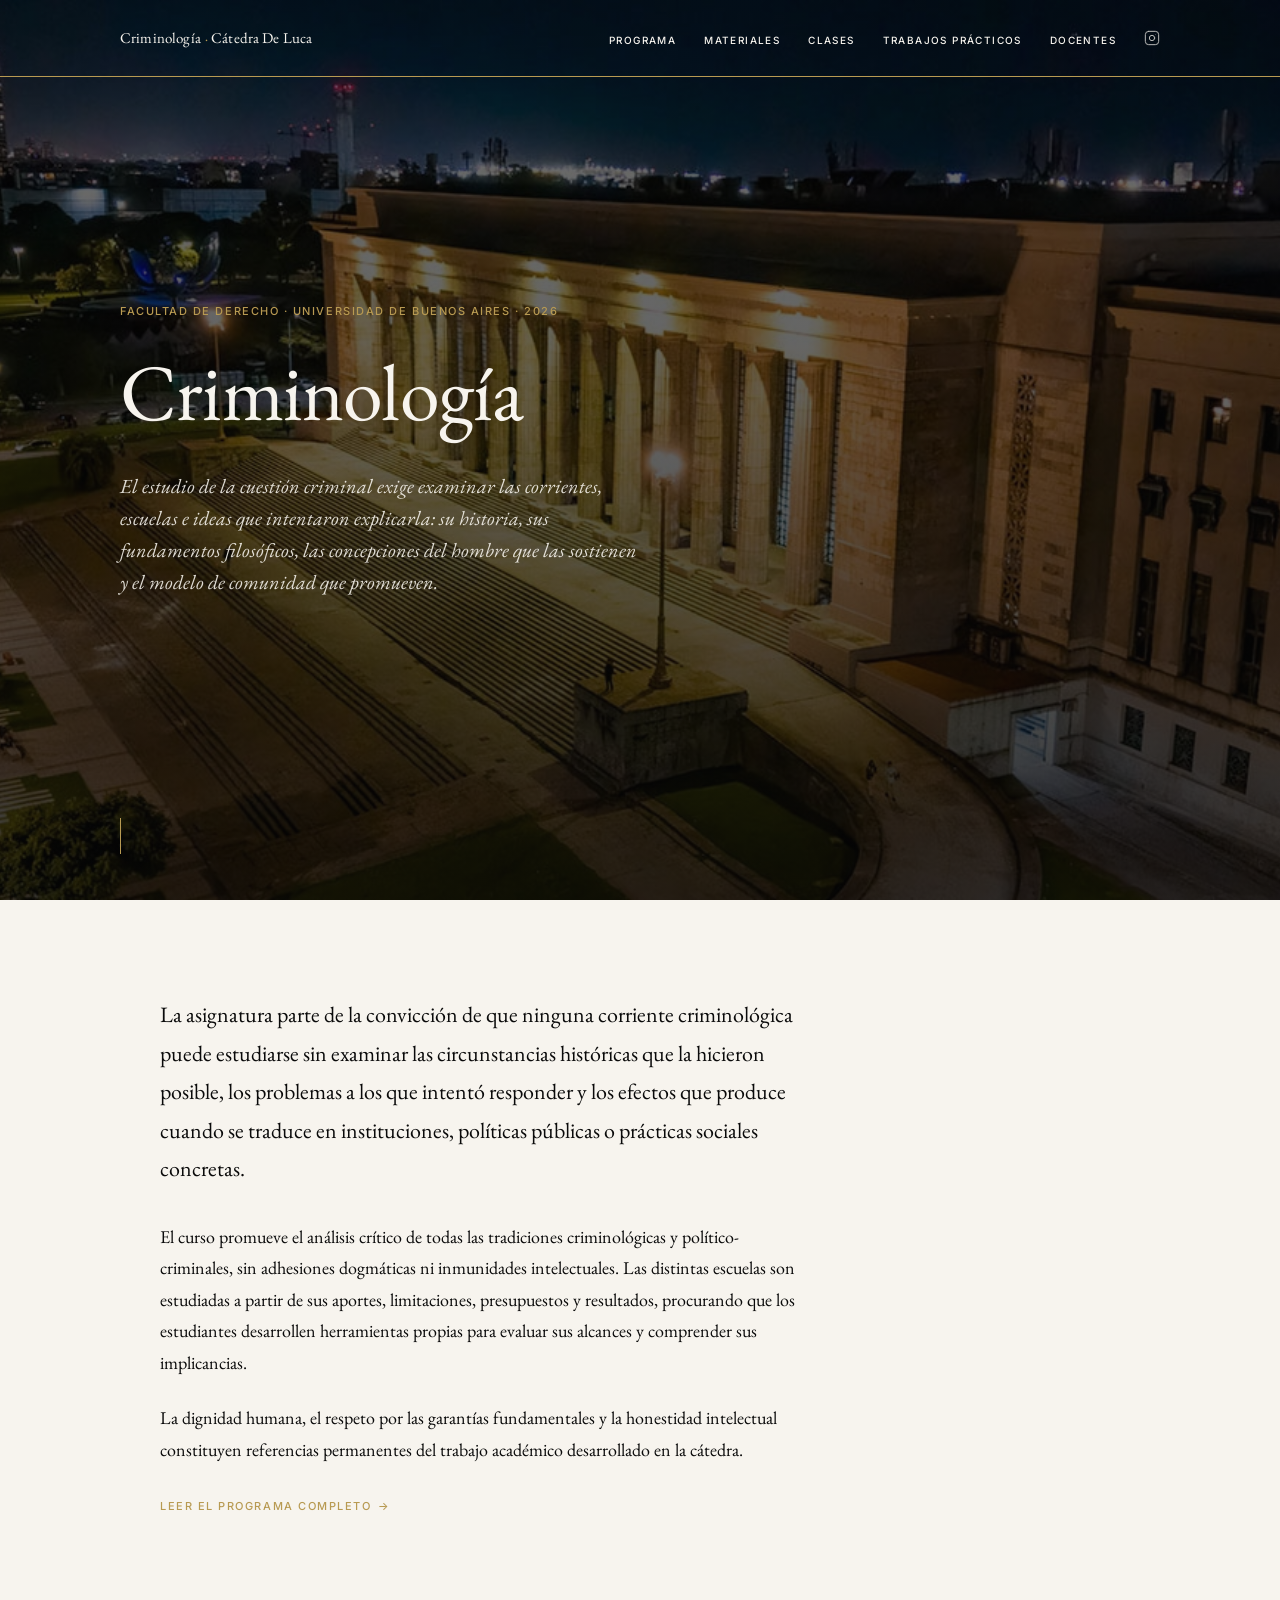
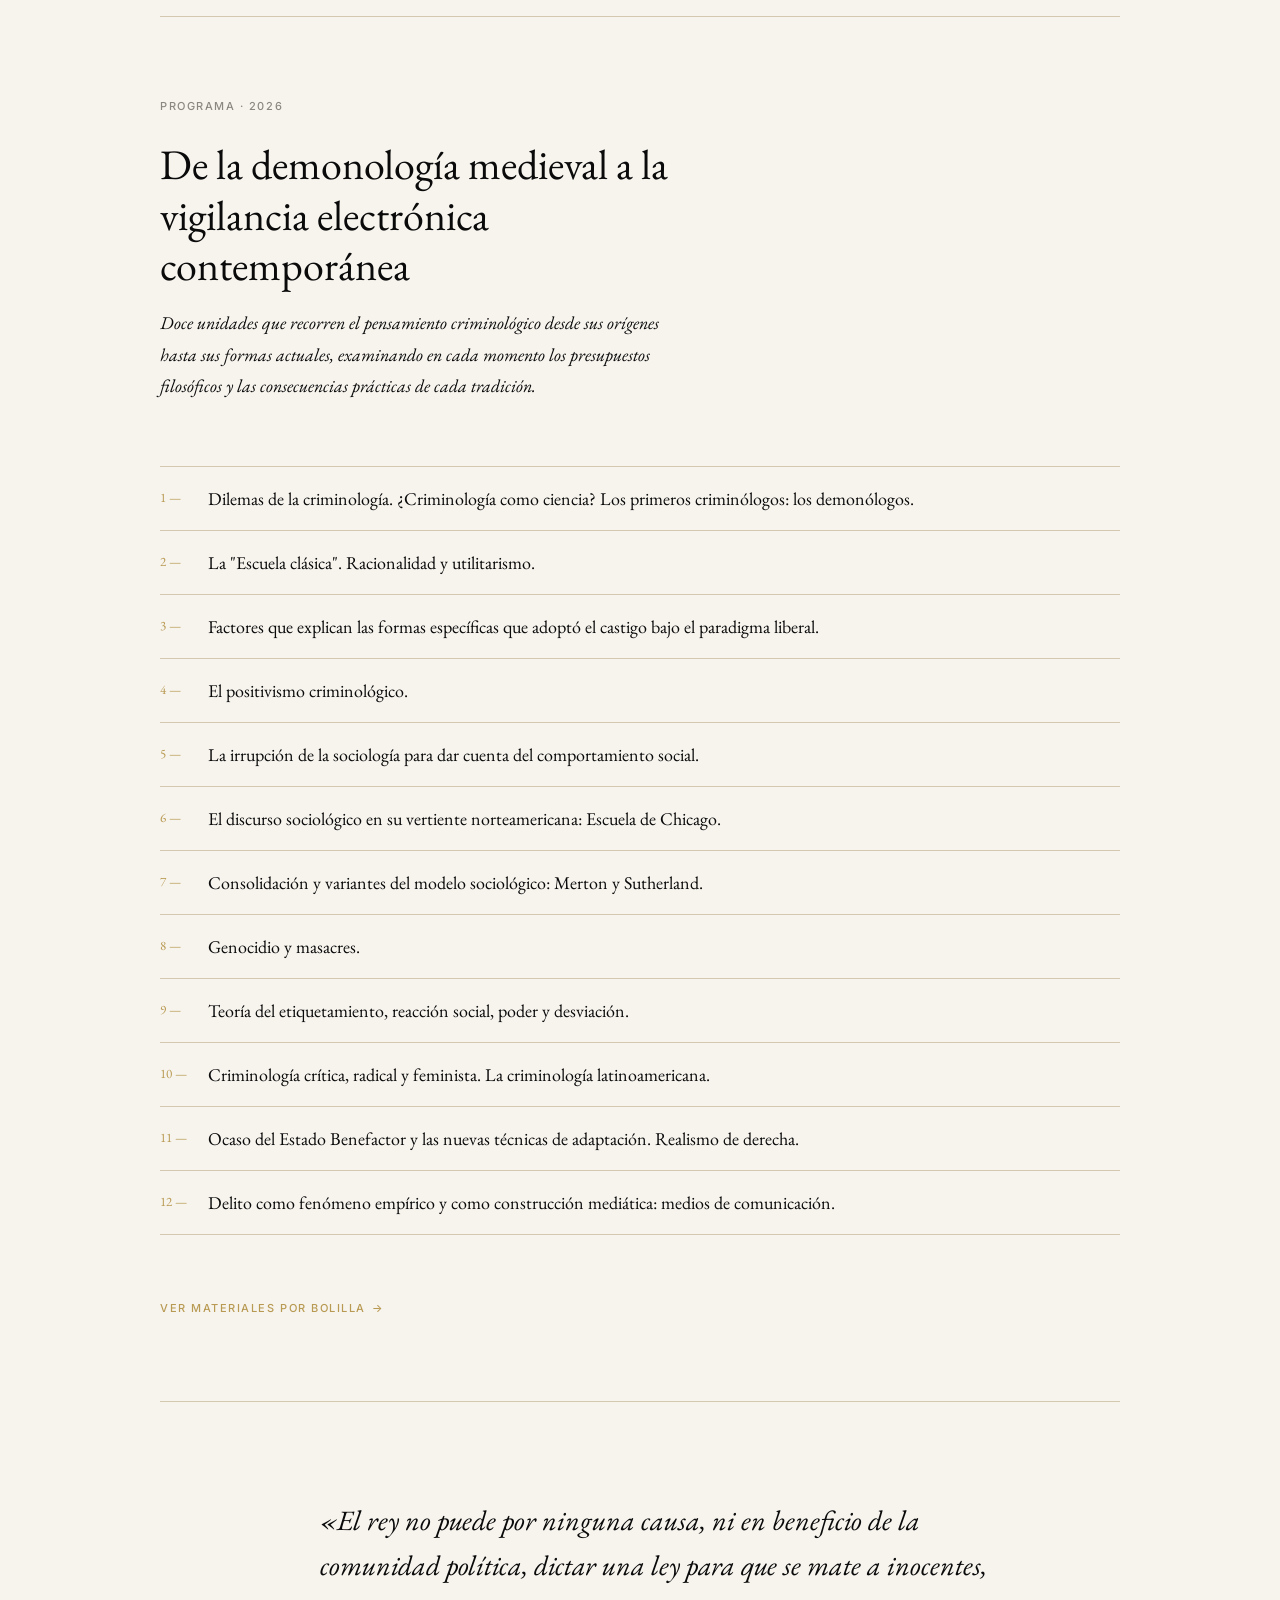
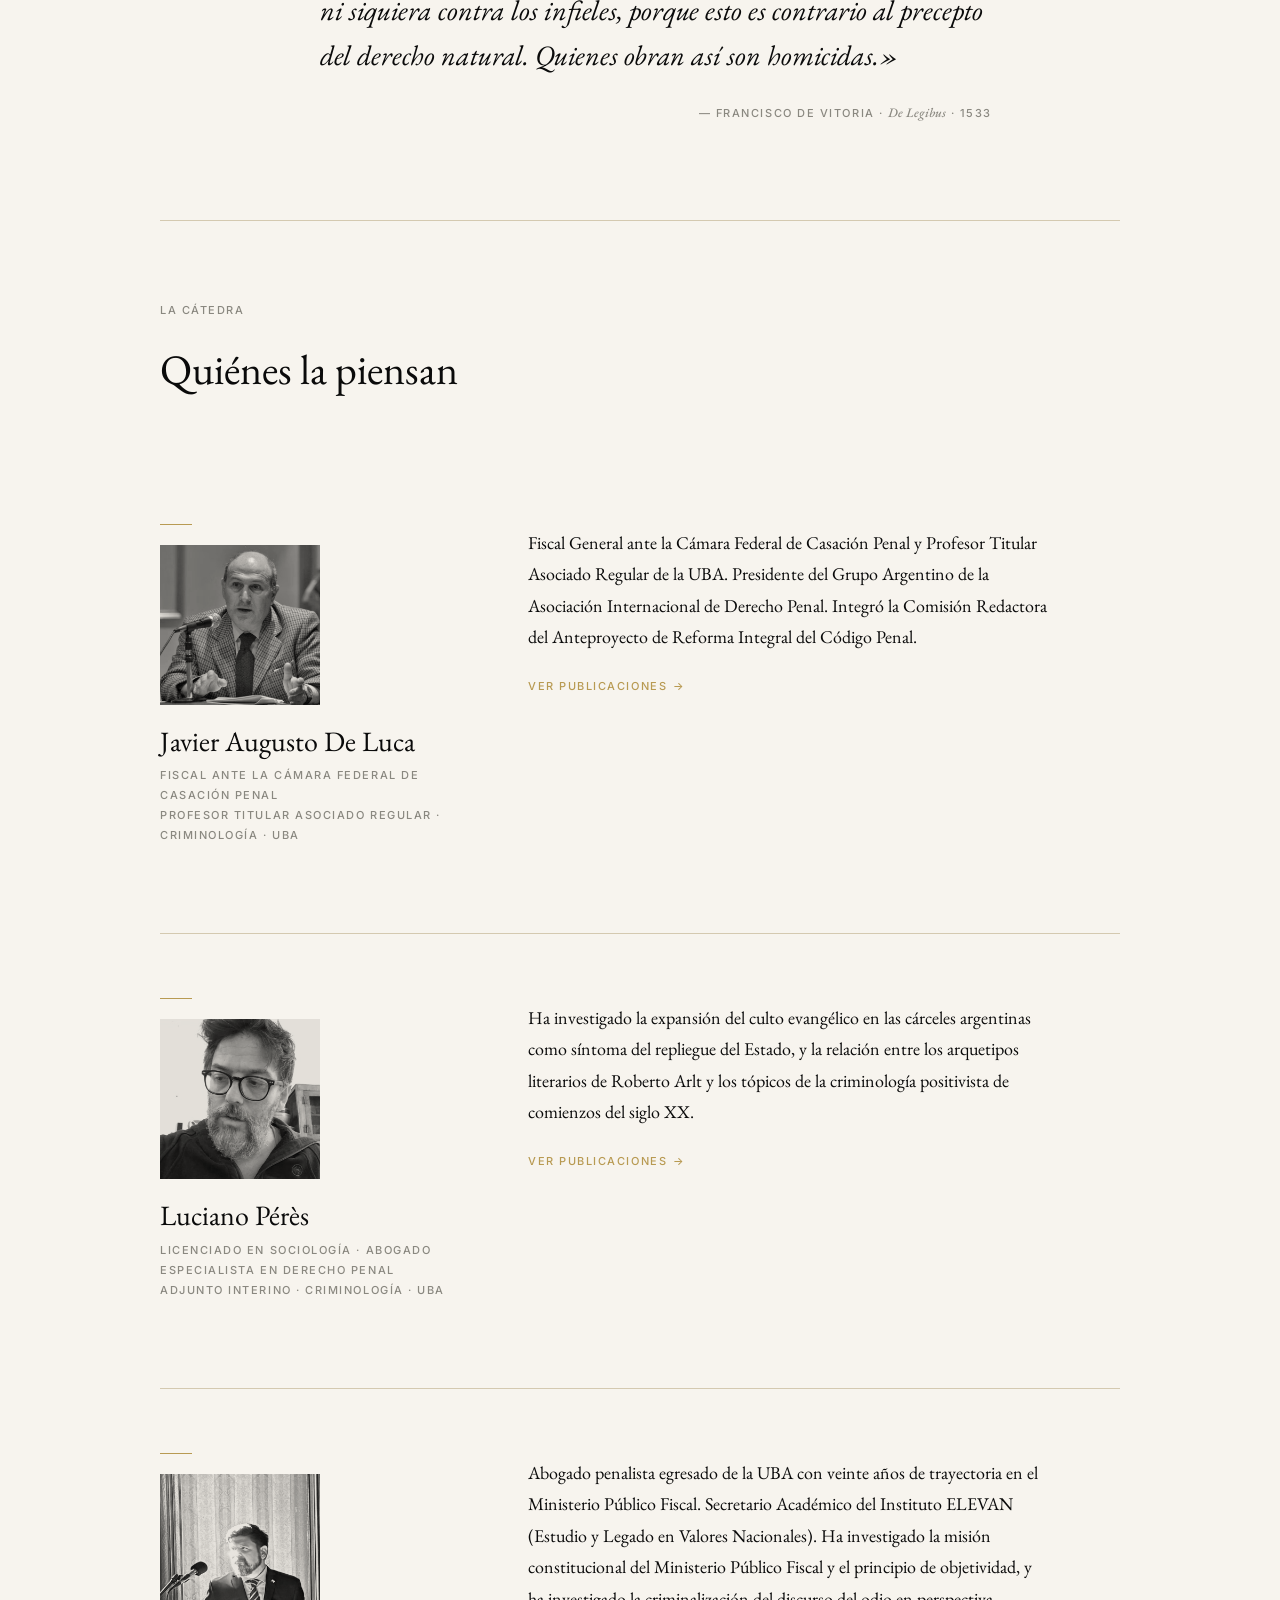
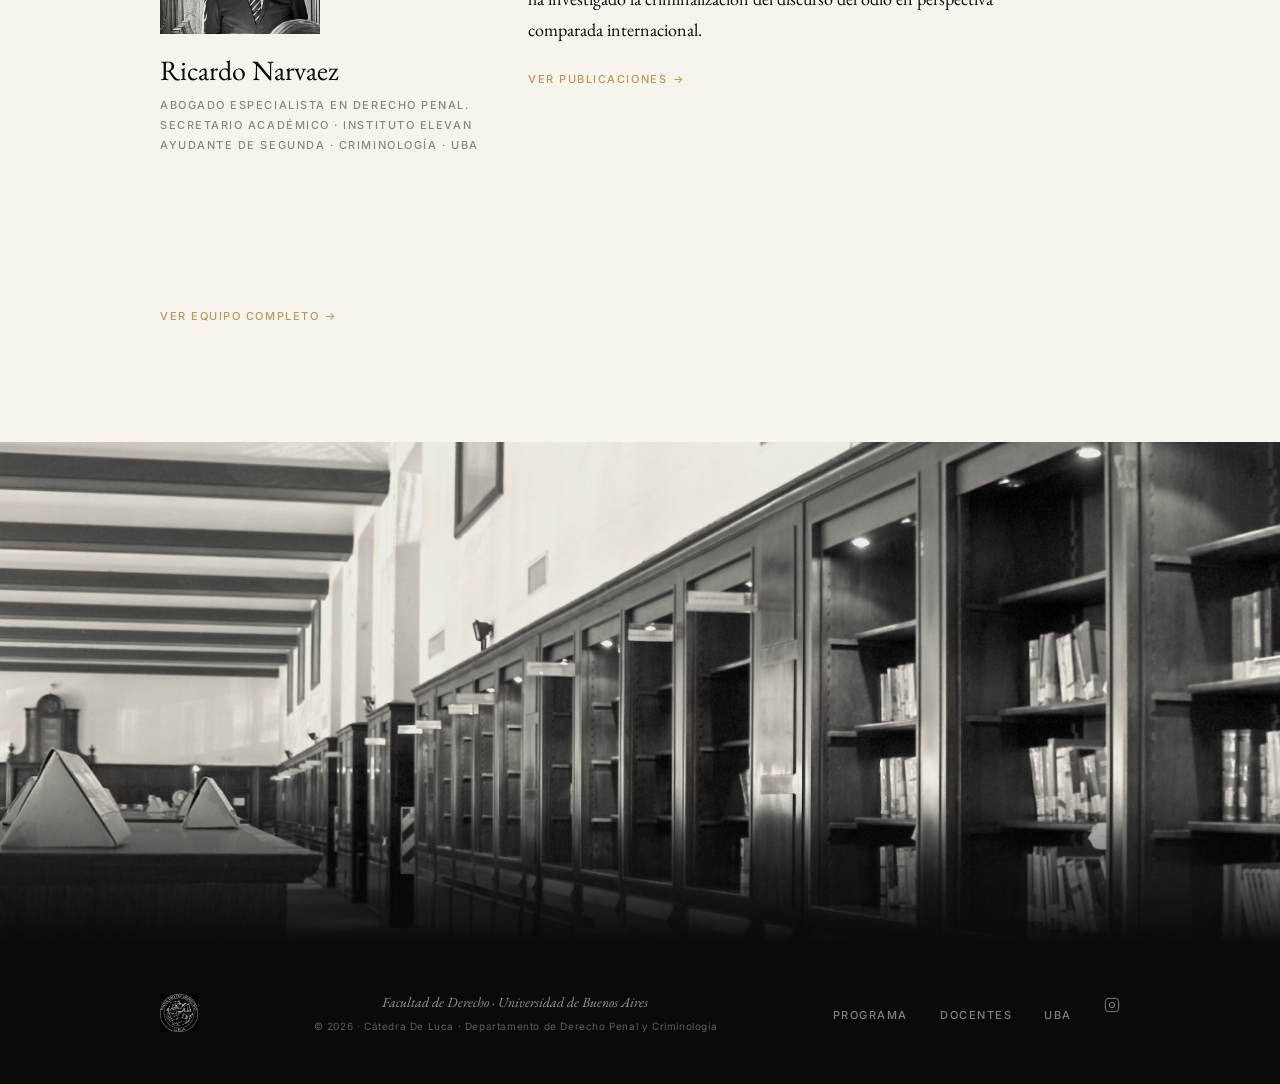
==== index.html @ 49d44f0e "SEO: favicon agregado y declarado en todos los HTML" ====
<!DOCTYPE html>
<html lang="es-AR">
<head>
  <meta charset="UTF-8">
  <meta name="viewport" content="width=device-width, initial-scale=1.0">
  <meta name="description" content="Criminología · Cátedra De Luca · Departamento de Derecho Penal y Criminología · Facultad de Derecho · Universidad de Buenos Aires. Estudio riguroso de las corrientes criminológicas, sus fundamentos filosóficos, contextos históricos e implicancias institucionales.">
  <meta name="author" content="Cátedra De Luca · Departamento de Derecho Penal y Criminología · UBA">
  <meta name="keywords" content="criminología, UBA, Facultad de Derecho, Cátedra De Luca, derecho penal, Buenos Aires, positivismo criminológico, escuela clásica">
  <meta name="robots" content="index, follow">
  <link rel="canonical" href="https://ricardodeckard.github.io/criminologia/">

  <meta property="og:title" content="Criminología · Cátedra De Luca · UBA">
  <meta property="og:description" content="Estudio riguroso de las corrientes criminológicas, sus fundamentos filosóficos, contextos históricos e implicancias institucionales. Facultad de Derecho, Universidad de Buenos Aires.">
  <meta property="og:type" content="website">
  <meta property="og:url" content="https://ricardodeckard.github.io/criminologia/">
  <meta property="og:image" content="https://ricardodeckard.github.io/criminologia/img/og/og-image.jpg">
  <meta property="og:locale" content="es_AR">
  <meta property="og:site_name" content="Criminología · Cátedra De Luca · UBA">

  <meta name="twitter:card" content="summary_large_image">
  <meta name="twitter:title" content="Criminología · Cátedra De Luca · UBA">
  <meta name="twitter:description" content="Estudio riguroso de las corrientes criminológicas. Facultad de Derecho, Universidad de Buenos Aires.">
  <meta name="twitter:image" content="https://ricardodeckard.github.io/criminologia/img/og/og-image.jpg">

  <title>Criminología · Cátedra De Luca · Facultad de Derecho UBA</title>

  <link rel="preconnect" href="https://fonts.googleapis.com">
  <link rel="preconnect" href="https://fonts.gstatic.com" crossorigin>
  <link href="https://fonts.googleapis.com/css2?family=EB+Garamond:ital,wght@0,400;0,500;1,400;1,500&family=Inter:wght@300;400;500&display=swap" rel="stylesheet">

  <link rel="icon" href="favicon-96x96.png" type="image/png">
  <link rel="stylesheet" href="css/main.css">
  <link rel="stylesheet" href="css/pages/home.css">

  <script type="application/ld+json">
  {
    "@context": "https://schema.org",
    "@type": "Course",
    "name": "Criminología",
    "description": "Estudio riguroso de las principales corrientes criminológicas, sus fundamentos filosóficos, contextos históricos, presupuestos antropológicos e implicancias institucionales.",
    "provider": {
      "@type": "EducationalOrganization",
      "name": "Facultad de Derecho, Universidad de Buenos Aires",
      "url": "https://www.derecho.uba.ar"
    },
    "instructor": [
      {
        "@type": "Person",
        "name": "Javier Augusto De Luca",
        "jobTitle": "Fiscal ante la Cámara Federal de Casación Penal · Profesor Titular Regular"
      },
      {
        "@type": "Person",
        "name": "Luciano Pérès",
        "jobTitle": "Adjunto Interino · Abogado y Licenciado en Sociología"
      },
      {
        "@type": "Person",
        "name": "Ricardo Narvaez",
        "jobTitle": "Ayudante de Segunda · Abogado Penalista"
      }
    ],
    "inLanguage": "es-AR",
    "educationalLevel": "University",
    "courseCode": "Criminología CPO",
    "hasCourseInstance": {
      "@type": "CourseInstance",
      "courseMode": "onsite",
      "inLanguage": "es-AR",
      "courseSchedule": {
        "@type": "Schedule",
        "repeatFrequency": "P1W",
        "startDate": "2026-03-01"
      }
    }
  }
  </script>
</head>

<body class="page-home nav-light">

  <nav class="nav-global" id="nav-global" aria-label="Navegación principal">
    <div class="nav-inner">
      <a href="index.html" class="nav-brand">
        Criminología <span class="nav-brand-sufijo"> <span class="nav-dot" aria-hidden="true">·</span> Cátedra De Luca</span>
      </a>
      <ul class="nav-links" role="list">
        <li><a href="programa.html">Programa</a></li>
        <li><a href="materiales.html">Materiales</a></li>
        <li><a href="clases.html">Clases</a></li>
        <li><a href="trabajos-practicos.html">Trabajos Prácticos</a></li>
        <li><a href="docentes.html">Docentes</a></li>
        <li class="nav-social">
          <a href="https://www.instagram.com/criminologia_peres_deluca/" target="_blank" rel="noopener noreferrer" aria-label="Instagram de la cátedra">
            <svg class="nav-ig-icon" xmlns="http://www.w3.org/2000/svg" viewBox="0 0 24 24" fill="none" stroke="currentColor" stroke-width="1.5" stroke-linecap="round" stroke-linejoin="round" aria-hidden="true">
              <rect x="2" y="2" width="20" height="20" rx="5" ry="5"/>
              <circle cx="12" cy="12" r="4"/>
              <circle cx="17.5" cy="6.5" r="0.5" fill="currentColor" stroke="none"/>
            </svg>
          </a>
        </li>
      </ul>
      <button class="nav-menu-toggle" id="nav-menu-toggle" aria-expanded="false" aria-label="Abrir menú de navegación">
        <svg width="22" height="16" viewBox="0 0 22 16" fill="none" xmlns="http://www.w3.org/2000/svg" aria-hidden="true">
          <line x1="0" y1="1" x2="22" y2="1" stroke="currentColor" stroke-width="1.5"/>
          <line x1="0" y1="8" x2="22" y2="8" stroke="currentColor" stroke-width="1.5"/>
          <line x1="0" y1="15" x2="22" y2="15" stroke="currentColor" stroke-width="1.5"/>
        </svg>
      </button>
    </div>
    <div class="nav-line" aria-hidden="true"></div>
  </nav>

  <div class="nav-mobile-overlay" id="nav-mobile-overlay" aria-hidden="true">
    <div class="nav-mobile-inner">
      <button class="nav-mobile-close" id="nav-mobile-close" aria-label="Cerrar menú">
        <span aria-hidden="true">—</span>
      </button>
      <ul class="nav-mobile-links" role="list">
        <li><a href="programa.html">Programa</a></li>
        <li><a href="materiales.html">Materiales</a></li>
        <li><a href="clases.html">Clases</a></li>
        <li><a href="trabajos-practicos.html">Trabajos Prácticos</a></li>
        <li><a href="docentes.html">Docentes</a></li>
        <li>
          <a href="https://www.instagram.com/criminologia_peres_deluca/" target="_blank" rel="noopener noreferrer" aria-label="Instagram de la cátedra" style="display:flex;align-items:center;gap:10px;">
            <svg xmlns="http://www.w3.org/2000/svg" viewBox="0 0 24 24" fill="none" stroke="currentColor" stroke-width="1.5" stroke-linecap="round" stroke-linejoin="round" style="width:28px;height:28px;" aria-hidden="true">
              <rect x="2" y="2" width="20" height="20" rx="5" ry="5"/>
              <circle cx="12" cy="12" r="4"/>
              <circle cx="17.5" cy="6.5" r="0.5" fill="currentColor" stroke="none"/>
            </svg>
            Instagram
          </a>
        </li>
      </ul>
    </div>
  </div>

  <main id="main-content">

    <!-- HERO — Facultad de Derecho UBA, exterior nocturno -->
    <section class="hero" id="hero" aria-label="Presentación de la materia">
      <div class="hero-bg" aria-hidden="true">
        <img
          src="img/editorial/facultad-exterior.jpg"
          alt="Exterior nocturno de la Facultad de Derecho de la Universidad de Buenos Aires, con su fachada monumental iluminada"
          width="1500"
          height="610"
          fetchpriority="high">
        <div class="hero-overlay" aria-hidden="true"></div>
      </div>

      <div class="hero-content">
        <span class="hero-label system-label" aria-label="Facultad de Derecho, Universidad de Buenos Aires, 2026">
          Facultad de Derecho · Universidad de Buenos Aires · 2026
        </span>
        <h1 class="hero-title">Criminología</h1>
        <p class="hero-subtitle">
          El estudio de la cuestión criminal exige examinar las corrientes, escuelas e ideas que intentaron explicarla: su historia, sus fundamentos filosóficos, las concepciones del hombre que las sostienen y el modelo de comunidad que promueven.
        </p>
      </div>

      <div class="hero-scroll-indicator" aria-hidden="true">
        <span class="hero-scroll-line"></span>
      </div>

    </section>

    <!-- PRESENTACIÓN -->
    <section class="section-presentacion" aria-labelledby="presentacion-heading">
      <div class="content-area">
        <div class="presentacion-text">
          <h2 class="sr-only" id="presentacion-heading">Sobre la materia</h2>
          <p class="presentacion-lead">
            La asignatura parte de la convicción de que ninguna corriente criminológica puede estudiarse sin examinar las circunstancias históricas que la hicieron posible, los problemas a los que intentó responder y los efectos que produce cuando se traduce en instituciones, políticas públicas o prácticas sociales concretas.
          </p>
          <p class="presentacion-body">
            El curso promueve el análisis crítico de todas las tradiciones criminológicas y político-criminales, sin adhesiones dogmáticas ni inmunidades intelectuales. Las distintas escuelas son estudiadas a partir de sus aportes, limitaciones, presupuestos y resultados, procurando que los estudiantes desarrollen herramientas propias para evaluar sus alcances y comprender sus implicancias.
          </p>
          <p class="presentacion-body">
            La dignidad humana, el respeto por las garantías fundamentales y la honestidad intelectual constituyen referencias permanentes del trabajo académico desarrollado en la cátedra.
          </p>
          <a href="programa.html" class="text-link" aria-label="Leer el programa completo de la materia">
            Leer el programa completo <span aria-hidden="true">→</span>
          </a>
        </div>
      </div>
    </section>

    <div class="section-divider" aria-hidden="true"></div>

    <!-- PROGRAMA -->
    <section class="section-programa" aria-labelledby="programa-heading">
      <div class="content-area">
        <span class="system-label section-label-top">Programa · 2026</span>
        <h2 class="section-title" id="programa-heading">
          De la demonología medieval a la vigilancia electrónica contemporánea
        </h2>
        <p class="section-subtitle">
          Doce unidades que recorren el pensamiento criminológico desde sus orígenes hasta sus formas actuales, examinando en cada momento los presupuestos filosóficos y las consecuencias prácticas de cada tradición.
        </p>

        <ol class="bolillas-list" aria-label="Programa de la materia, doce bolillas">
          <li class="bolilla-entry">
            <a href="materiales.html#bolilla-1" class="bolilla-link">
              <span class="bolilla-num" aria-label="Bolilla 1">1 —</span>
              <span class="bolilla-title-text">Dilemas de la criminología. ¿Criminología como ciencia? Los primeros criminólogos: los demonólogos.</span>
            </a>
          </li>
          <li class="bolilla-entry">
            <a href="materiales.html#bolilla-2" class="bolilla-link">
              <span class="bolilla-num" aria-label="Bolilla 2">2 —</span>
              <span class="bolilla-title-text">La "Escuela clásica". Racionalidad y utilitarismo.</span>
            </a>
          </li>
          <li class="bolilla-entry">
            <a href="materiales.html#bolilla-3" class="bolilla-link">
              <span class="bolilla-num" aria-label="Bolilla 3">3 —</span>
              <span class="bolilla-title-text">Factores que explican las formas específicas que adoptó el castigo bajo el paradigma liberal.</span>
            </a>
          </li>
          <li class="bolilla-entry">
            <a href="materiales.html#bolilla-4" class="bolilla-link">
              <span class="bolilla-num" aria-label="Bolilla 4">4 —</span>
              <span class="bolilla-title-text">El positivismo criminológico.</span>
            </a>
          </li>
          <li class="bolilla-entry">
            <a href="materiales.html#bolilla-5" class="bolilla-link">
              <span class="bolilla-num" aria-label="Bolilla 5">5 —</span>
              <span class="bolilla-title-text">La irrupción de la sociología para dar cuenta del comportamiento social.</span>
            </a>
          </li>
          <li class="bolilla-entry">
            <a href="materiales.html#bolilla-6" class="bolilla-link">
              <span class="bolilla-num" aria-label="Bolilla 6">6 —</span>
              <span class="bolilla-title-text">El discurso sociológico en su vertiente norteamericana: Escuela de Chicago.</span>
            </a>
          </li>
          <li class="bolilla-entry">
            <a href="materiales.html#bolilla-7" class="bolilla-link">
              <span class="bolilla-num" aria-label="Bolilla 7">7 —</span>
              <span class="bolilla-title-text">Consolidación y variantes del modelo sociológico: Merton y Sutherland.</span>
            </a>
          </li>
          <li class="bolilla-entry">
            <a href="materiales.html#bolilla-8" class="bolilla-link">
              <span class="bolilla-num" aria-label="Bolilla 8">8 —</span>
              <span class="bolilla-title-text">Genocidio y masacres.</span>
            </a>
          </li>
          <li class="bolilla-entry">
            <a href="materiales.html#bolilla-9" class="bolilla-link">
              <span class="bolilla-num" aria-label="Bolilla 9">9 —</span>
              <span class="bolilla-title-text">Teoría del etiquetamiento, reacción social, poder y desviación.</span>
            </a>
          </li>
          <li class="bolilla-entry">
            <a href="materiales.html#bolilla-10" class="bolilla-link">
              <span class="bolilla-num" aria-label="Bolilla 10">10 —</span>
              <span class="bolilla-title-text">Criminología crítica, radical y feminista. La criminología latinoamericana.</span>
            </a>
          </li>
          <li class="bolilla-entry">
            <a href="materiales.html#bolilla-11" class="bolilla-link">
              <span class="bolilla-num" aria-label="Bolilla 11">11 —</span>
              <span class="bolilla-title-text">Ocaso del Estado Benefactor y las nuevas técnicas de adaptación. Realismo de derecha.</span>
            </a>
          </li>
          <li class="bolilla-entry">
            <a href="materiales.html#bolilla-12" class="bolilla-link">
              <span class="bolilla-num" aria-label="Bolilla 12">12 —</span>
              <span class="bolilla-title-text">Delito como fenómeno empírico y como construcción mediática: medios de comunicación.</span>
            </a>
          </li>
        </ol>

        <a href="materiales.html" class="text-link" aria-label="Ver materiales organizados por bolilla">
          Ver materiales por bolilla <span aria-hidden="true">→</span>
        </a>
      </div>
    </section>

    <div class="section-divider" aria-hidden="true"></div>

    <!-- CITA EDITORIAL -->
    <section class="section-cita" aria-label="Cita destacada de la bibliografía">
      <div class="content-area">
        <blockquote class="cita-bloque">
          <p class="cita-texto">
            &#171;El rey no puede por ninguna causa, ni en beneficio de la comunidad política, dictar una ley para que se mate a inocentes, ni siquiera contra los infieles, porque esto es contrario al precepto del derecho natural. Quienes obran así son homicidas.&#187;
          </p>
          <footer class="cita-atribucion">
            <cite>— Francisco de Vitoria · <em>De Legibus</em> · 1533</cite>
          </footer>
        </blockquote>
      </div>
    </section>

    <div class="section-divider" aria-hidden="true"></div>

    <!-- DOCENTES — layout tipográfico puro, sin fotografías -->
    <section class="section-docentes" aria-labelledby="docentes-heading">
      <div class="content-area">
        <span class="system-label section-label-top">La cátedra</span>
        <h2 class="section-title" id="docentes-heading" style="margin-bottom: var(--space-2xl);">Quiénes la piensan</h2>

        <div class="docentes-lista">

          <article class="docente-entry" id="de-luca" aria-label="Javier Augusto De Luca">
            <div class="docente-identificacion">
              <div class="docente-foto-wrap"><img src="img/docentes/de-luca.jpg" alt="Javier Augusto De Luca" width="600" height="600" loading="lazy" decoding="async" class="docente-foto"></div>
              <h3 class="docente-nombre">Javier Augusto De Luca</h3>
              <p class="docente-cargo system-label">
                Fiscal ante la Cámara Federal de Casación Penal<br>
                Profesor Titular Asociado Regular · Criminología · UBA
              </p>
            </div>
            <div class="docente-info">
              <p class="docente-descripcion">
                Fiscal General ante la Cámara Federal de Casación Penal y Profesor Titular Asociado Regular de la UBA. Presidente del Grupo Argentino de la Asociación Internacional de Derecho Penal. Integró la Comisión Redactora del Anteproyecto de Reforma Integral del Código Penal.
              </p>
              <a href="docentes.html#de-luca" class="text-link" aria-label="Ver publicaciones de Javier Augusto De Luca">
                Ver publicaciones <span aria-hidden="true">→</span>
              </a>
            </div>
          </article>

          <div class="docente-divider" aria-hidden="true"></div>

          <article class="docente-entry" id="peres" aria-label="Luciano Pérès">
            <div class="docente-identificacion">
              <div class="docente-foto-wrap"><img src="img/docentes/peres.jpg" alt="Luciano Pérès" width="600" height="600" loading="lazy" decoding="async" class="docente-foto"></div>
              <h3 class="docente-nombre">Luciano Pérès</h3>
              <p class="docente-cargo system-label">
                Licenciado en Sociología · Abogado<br>
                Especialista en Derecho Penal<br>
                Adjunto Interino · Criminología · UBA
              </p>
            </div>
            <div class="docente-info">
              <p class="docente-descripcion">
                Ha investigado la expansión del culto evangélico en las cárceles argentinas como síntoma del repliegue del Estado, y la relación entre los arquetipos literarios de Roberto Arlt y los tópicos de la criminología positivista de comienzos del siglo XX.
              </p>
              <a href="docentes.html#peres" class="text-link" aria-label="Ver publicaciones de Luciano Pérès">
                Ver publicaciones <span aria-hidden="true">→</span>
              </a>
            </div>
          </article>

          <div class="docente-divider" aria-hidden="true"></div>

          <article class="docente-entry" id="narvaez" aria-label="Ricardo Narvaez">
            <div class="docente-identificacion">
              <div class="docente-foto-wrap"><img src="img/docentes/narvaez.jpg" alt="Ricardo Narvaez" width="600" height="600" loading="lazy" decoding="async" class="docente-foto"></div>
              <h3 class="docente-nombre">Ricardo Narvaez</h3>
              <p class="docente-cargo system-label">
                Abogado especialista en derecho penal.<br>
                Secretario Académico · Instituto ELEVAN<br>
                Ayudante de Segunda · Criminología · UBA
              </p>
            </div>
            <div class="docente-info">
              <p class="docente-descripcion">
                Abogado penalista egresado de la UBA con veinte años de trayectoria en el Ministerio Público Fiscal. Secretario Académico del Instituto ELEVAN (Estudio y Legado en Valores Nacionales). Ha investigado la misión constitucional del Ministerio Público Fiscal y el principio de objetividad, y ha investigado la criminalización del discurso del odio en perspectiva comparada internacional.
              </p>
              <a href="docentes.html#narvaez" class="text-link" aria-label="Ver publicaciones de Ricardo Narvaez">
                Ver publicaciones <span aria-hidden="true">→</span>
              </a>
            </div>
          </article>

        </div>

        <a href="docentes.html" class="text-link" aria-label="Ver equipo docente completo con publicaciones">
          Ver equipo completo <span aria-hidden="true">→</span>
        </a>
      </div>
    </section>

    <!-- CIERRE — Biblioteca Sala Silenciosa, Facultad de Derecho UBA -->
    <section class="section-cierre" aria-hidden="true">
      <img
        src="img/hero/Sala_Silenciosa_Biblioteca_Facultad_de_Derecho__UBA_.jpg"
        alt="Sala silenciosa de la Biblioteca de la Facultad de Derecho de la UBA"
        width="2592"
        height="1944"
        loading="lazy"
        decoding="async"
        class="cierre-imagen">
    </section>

  </main>

  <footer class="footer-global" role="contentinfo">
    <div class="footer-inner">
      <div class="footer-left">
        <img
          src="img/institucional/logo-footer.png"
          alt="Facultad de Derecho, Universidad de Buenos Aires"
          width="72"
          height="72"
          loading="lazy"
          class="footer-escudo">
      </div>
      <div class="footer-center">
        <p class="footer-institution">
          <em>Facultad de Derecho · Universidad de Buenos Aires</em>
        </p>
        <p class="footer-copyright">
          © 2026 · Cátedra De Luca · Departamento de Derecho Penal y Criminología
        </p>
      </div>
      <nav class="footer-nav" aria-label="Navegación del pie de página">
        <ul role="list">
          <li><a href="programa.html">Programa</a></li>
          <li><a href="docentes.html">Docentes</a></li>
          <li><a href="https://www.derecho.uba.ar" target="_blank" rel="noopener noreferrer">UBA<span class="sr-only"> (se abre en nueva pestaña)</span></a></li>
          <li>
            <a href="https://www.instagram.com/criminologia_peres_deluca/" target="_blank" rel="noopener noreferrer" aria-label="Instagram de la cátedra (se abre en nueva pestaña)" class="footer-ig">
              <svg xmlns="http://www.w3.org/2000/svg" viewBox="0 0 24 24" fill="none" stroke="currentColor" stroke-width="1.5" stroke-linecap="round" stroke-linejoin="round" aria-hidden="true" style="width:16px;height:16px;vertical-align:middle;">
                <rect x="2" y="2" width="20" height="20" rx="5" ry="5"/>
                <circle cx="12" cy="12" r="4"/>
                <circle cx="17.5" cy="6.5" r="0.5" fill="currentColor" stroke="none"/>
              </svg>
            </a>
          </li>
        </ul>
      </nav>
    </div>
  </footer>

  <script src="js/nav.js"></script>
  <script src="js/mobile-menu.js"></script>
  <script src="js/main.js"></script>

</body>
</html>
---- css/main.css ----
/* ============================================================
   MAIN.CSS — Variables globales, reset, estilos base
   Criminología · Cátedra De Luca · UBA
   ============================================================ */

/* ------------------------------------------------------------
   IMPORTACIONES
   ------------------------------------------------------------ */
@import url('typography.css');
@import url('layout.css');
@import url('components.css');

/* ------------------------------------------------------------
   VARIABLES GLOBALES
   ------------------------------------------------------------ */
:root {
  /* Paleta de color */
  --color-papel:        #F7F4EE;
  --color-negro:        #0A0A0A;
  --color-dorado:       #B89A52;
  --color-gris:         #8A8880;
  --color-gris-claro:   #D4C9B0;
  --color-footer:       #0A0A0A;
  --color-footer-texto: #F7F4EE;

  /* Tipografía */
  --font-serif:   'EB Garamond', Georgia, 'Times New Roman', serif;
  --font-sans:    'Inter', -apple-system, BlinkMacSystemFont, sans-serif;

  /* Escala tipográfica */
  --type-display:    5rem;      /* 80px — titular hero */
  --type-h1:         2.625rem;  /* 42px — títulos de sección */
  --type-h2:         1.75rem;   /* 28px — subtítulos, nombres docentes */
  --type-lead:       1.375rem;  /* 22px — párrafo de apertura */
  --type-cita:       1.75rem;   /* 28px — cita editorial */
  --type-body:       1.125rem;  /* 18px — cuerpo de texto */
  --type-body-sm:    1.0625rem; /* 17px — cuerpo secundario */
  --type-label:      0.6875rem; /* 11px — etiquetas de sistema */

  /* Escalas móvil */
  --type-display-mobile:  2.75rem;  /* 44px */
  --type-h1-mobile:       1.75rem;  /* 28px */
  --type-lead-mobile:     1.1875rem;/* 19px */
  --type-cita-mobile:     1.3125rem;/* 21px */
  --type-body-mobile:     1.0625rem;/* 17px */

  /* Espaciado */
  --space-xs:   0.5rem;    /* 8px */
  --space-sm:   1rem;      /* 16px */
  --space-md:   1.5rem;    /* 24px */
  --space-lg:   2rem;      /* 32px */
  --space-xl:   3rem;      /* 48px */
  --space-2xl:  4rem;      /* 64px */
  --space-3xl:  5rem;      /* 80px */
  --space-4xl:  6rem;      /* 96px */

  /* Layout */
  --content-max:    60rem;      /* 960px */
  --content-margin: 7.5rem;     /* 120px lateral desktop */
  --content-pad-mobile: 1.5rem; /* 24px lateral móvil */

  /* Líneas */
  --line-dorado:    1px solid var(--color-dorado);
  --line-gris:      0.5px solid var(--color-gris-claro);
  --line-gris-full: 1px solid var(--color-gris-claro);

  /* Transiciones */
  --transition-fast:   120ms ease;
  --transition-mid:    200ms ease;
  --transition-slow:   300ms ease;

  /* Tracking tipográfico */
  --tracking-label: 0.14em;
  --tracking-wide:  0.18em;

  /* Interlineado */
  --leading-tight:  1.15;
  --leading-normal: 1.5;
  --leading-loose:  1.75;
}

/* ------------------------------------------------------------
   RESET
   ------------------------------------------------------------ */
*,
*::before,
*::after {
  box-sizing: border-box;
  margin: 0;
  padding: 0;
}

html {
  font-size: 16px;
  scroll-behavior: smooth;
  -webkit-text-size-adjust: 100%;
  text-size-adjust: 100%;
}

body {
  background-color: var(--color-papel);
  color: var(--color-negro);
  font-family: var(--font-serif);
  font-size: var(--type-body);
  line-height: var(--leading-loose);
  -webkit-font-smoothing: antialiased;
  -moz-osx-font-smoothing: grayscale;
  overflow-x: hidden;
}

img,
picture,
video {
  display: block;
  max-width: 100%;
}

a {
  color: inherit;
  text-decoration: none;
}

ul,
ol {
  list-style: none;
}

button {
  background: none;
  border: none;
  cursor: pointer;
  font-family: inherit;
}

/* ------------------------------------------------------------
   ACCESIBILIDAD — foco visible
   ------------------------------------------------------------ */
:focus-visible {
  outline: 2px solid var(--color-dorado);
  outline-offset: 3px;
  border-radius: 2px;
}

/* Clase para ocultar visualmente pero mantener accesible */
.sr-only {
  position: absolute;
  width: 1px;
  height: 1px;
  padding: 0;
  margin: -1px;
  overflow: hidden;
  clip: rect(0, 0, 0, 0);
  white-space: nowrap;
  border: 0;
}

/* ------------------------------------------------------------
   REDUCCIÓN DE MOVIMIENTO
   ------------------------------------------------------------ */
@media (prefers-reduced-motion: reduce) {
  *,
  *::before,
  *::after {
    animation-duration: 0.01ms !important;
    animation-iteration-count: 1 !important;
    transition-duration: 0.01ms !important;
    scroll-behavior: auto !important;
  }
}
---- css/pages/home.css ----
/* ============================================================
   HOME.CSS — Estilos específicos de la página de inicio
   Criminología · Cátedra De Luca · UBA
   ============================================================ */

/* ------------------------------------------------------------
   SECCIÓN PRESENTACIÓN
   ------------------------------------------------------------ */
.section-presentacion .content-area {
  position: relative;
}

.presentacion-text {
  max-width: 40rem;
  position: relative;
  z-index: 1;
}

/* ------------------------------------------------------------
   SECCIÓN PROGRAMA — watermark histórico (opcional)
   ------------------------------------------------------------ */
.section-programa .section-title {
  margin-bottom: 0;
}

.section-programa .section-subtitle {
  margin-top: var(--space-sm);
  margin-bottom: 0;
}

/* ------------------------------------------------------------
   SECCIÓN CITA
   ------------------------------------------------------------ */
.section-cita .content-area {
  display: flex;
  justify-content: flex-start;
}

/* ------------------------------------------------------------
   SECCIÓN DOCENTES — tipográfica pura
   ------------------------------------------------------------ */
.docente-info .text-link {
  display: inline-flex;
  margin-top: var(--space-md);
}

/* ------------------------------------------------------------
   SECCIÓN CIERRE — Facultad exterior nocturna
   La imagen tiene mucho contraste propio (negro del cielo,
   luz artificial cálida). La transición hacia el footer
   negro es suave y natural.
   ------------------------------------------------------------ */
.section-cierre {
  position: relative;
}

.section-cierre::after {
  content: '';
  position: absolute;
  bottom: 0;
  left: 0;
  right: 0;
  height: 160px;
  background: linear-gradient(to bottom, transparent, var(--color-footer));
  pointer-events: none;
}

/* ------------------------------------------------------------
   RESPONSIVE — Tablet
   ------------------------------------------------------------ */
@media (min-width: 768px) and (max-width: 1199px) {
  .section-cita .content-area {
    justify-content: flex-start;
  }
}

/* ------------------------------------------------------------
   RESPONSIVE — Móvil
   ------------------------------------------------------------ */
@media (max-width: 767px) {
  .section-cita .content-area {
    justify-content: flex-start;
  }
}
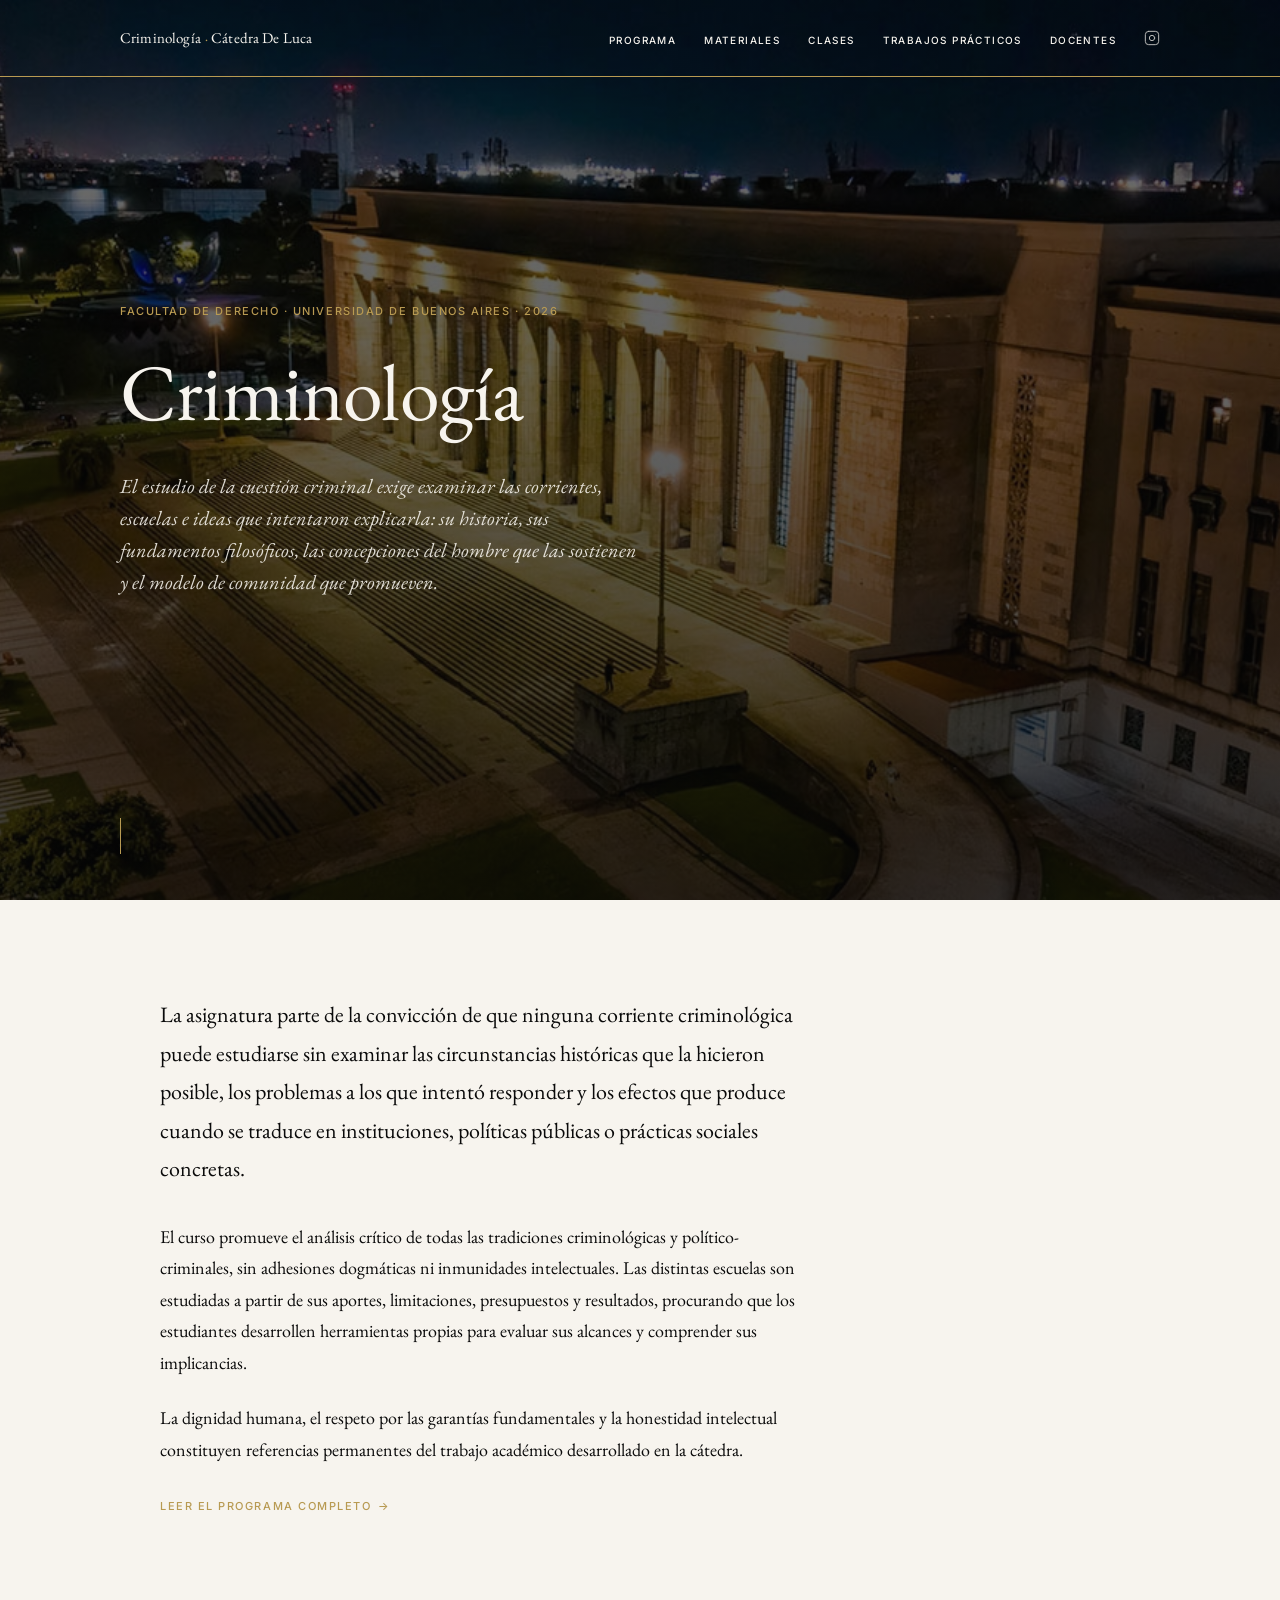
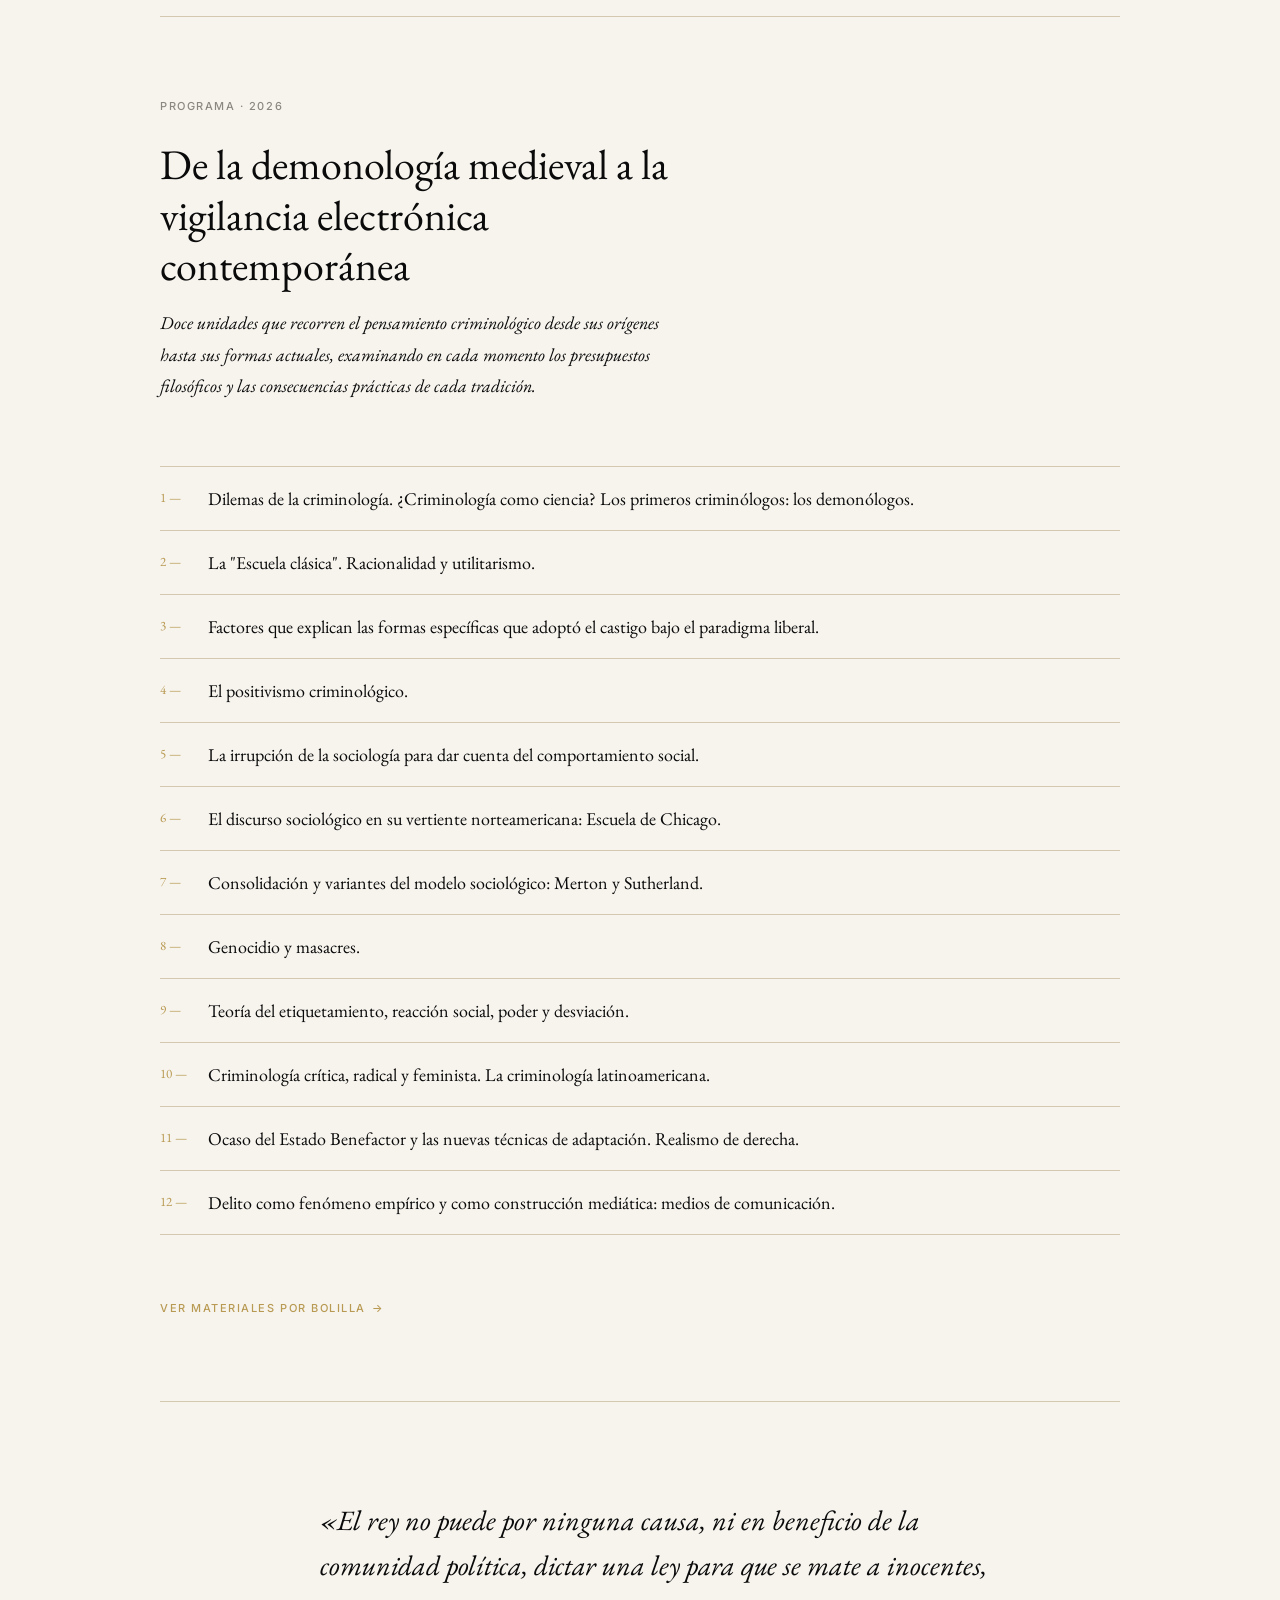
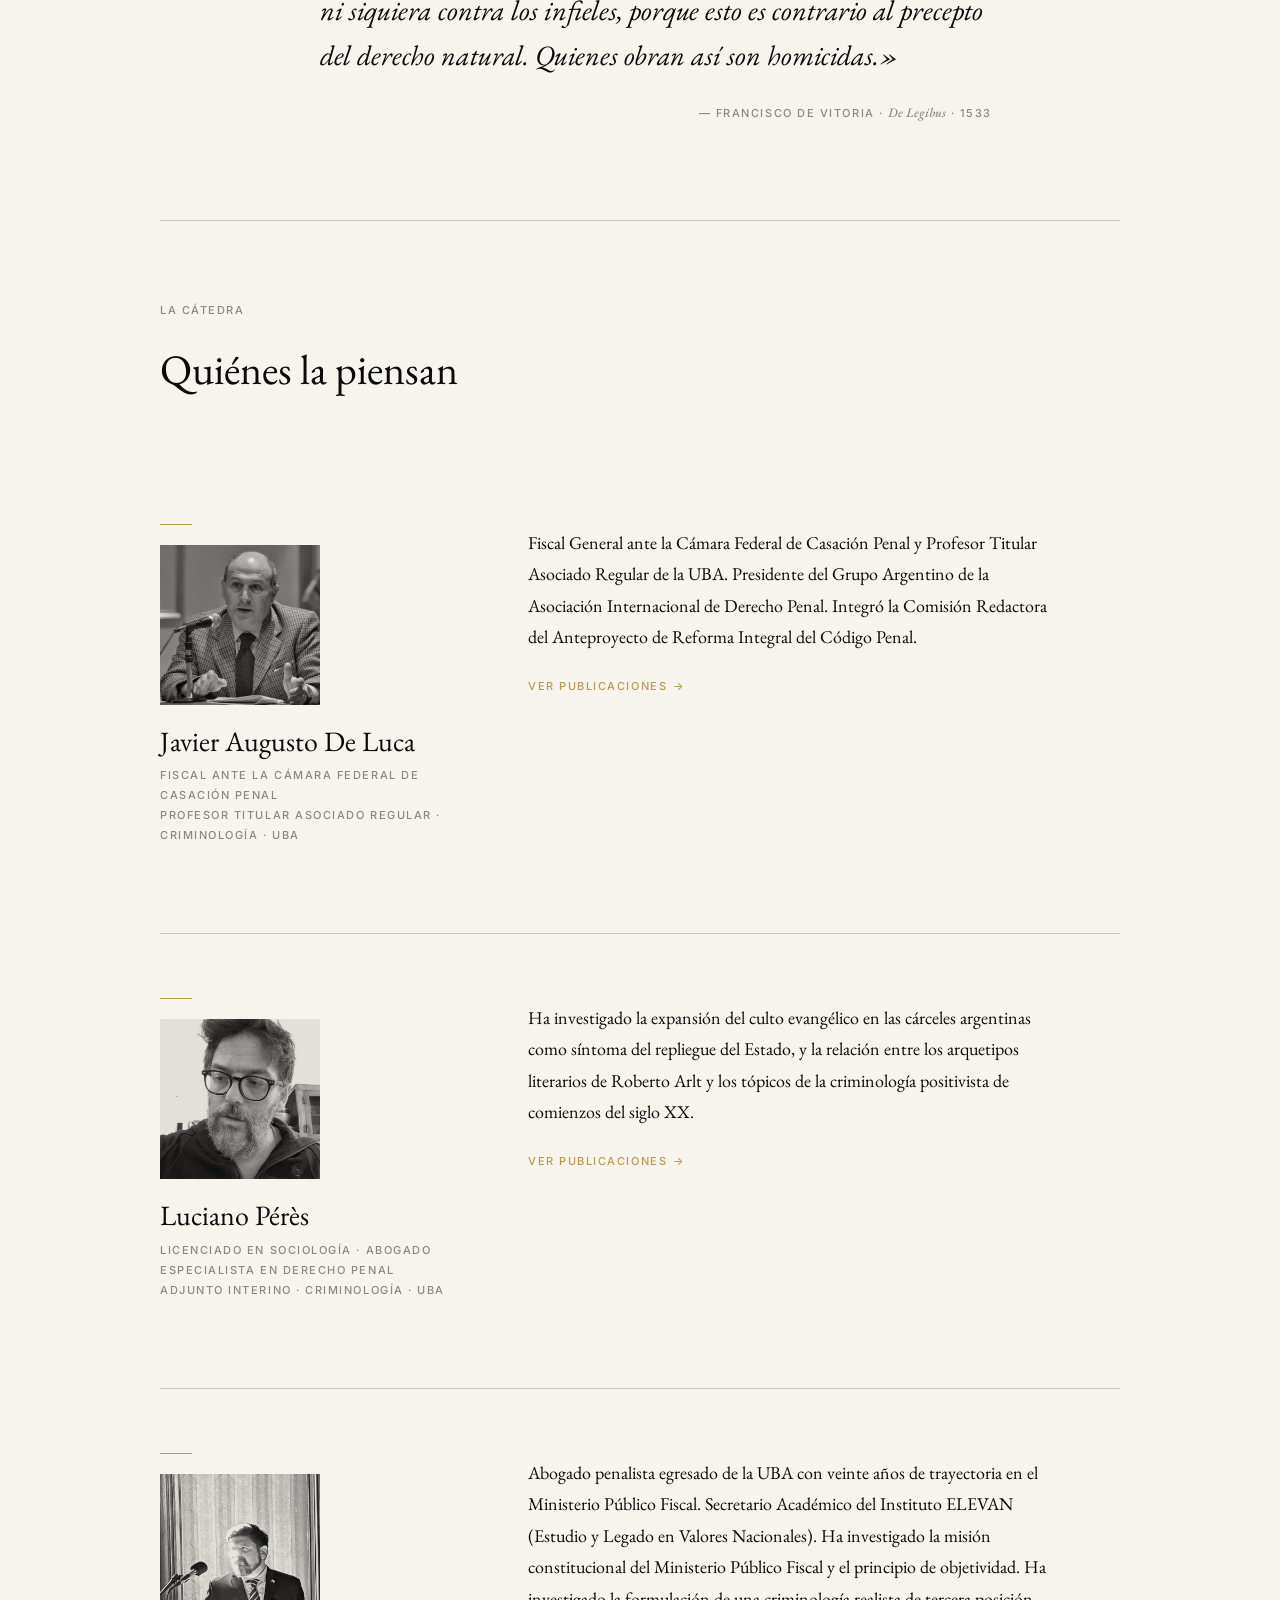
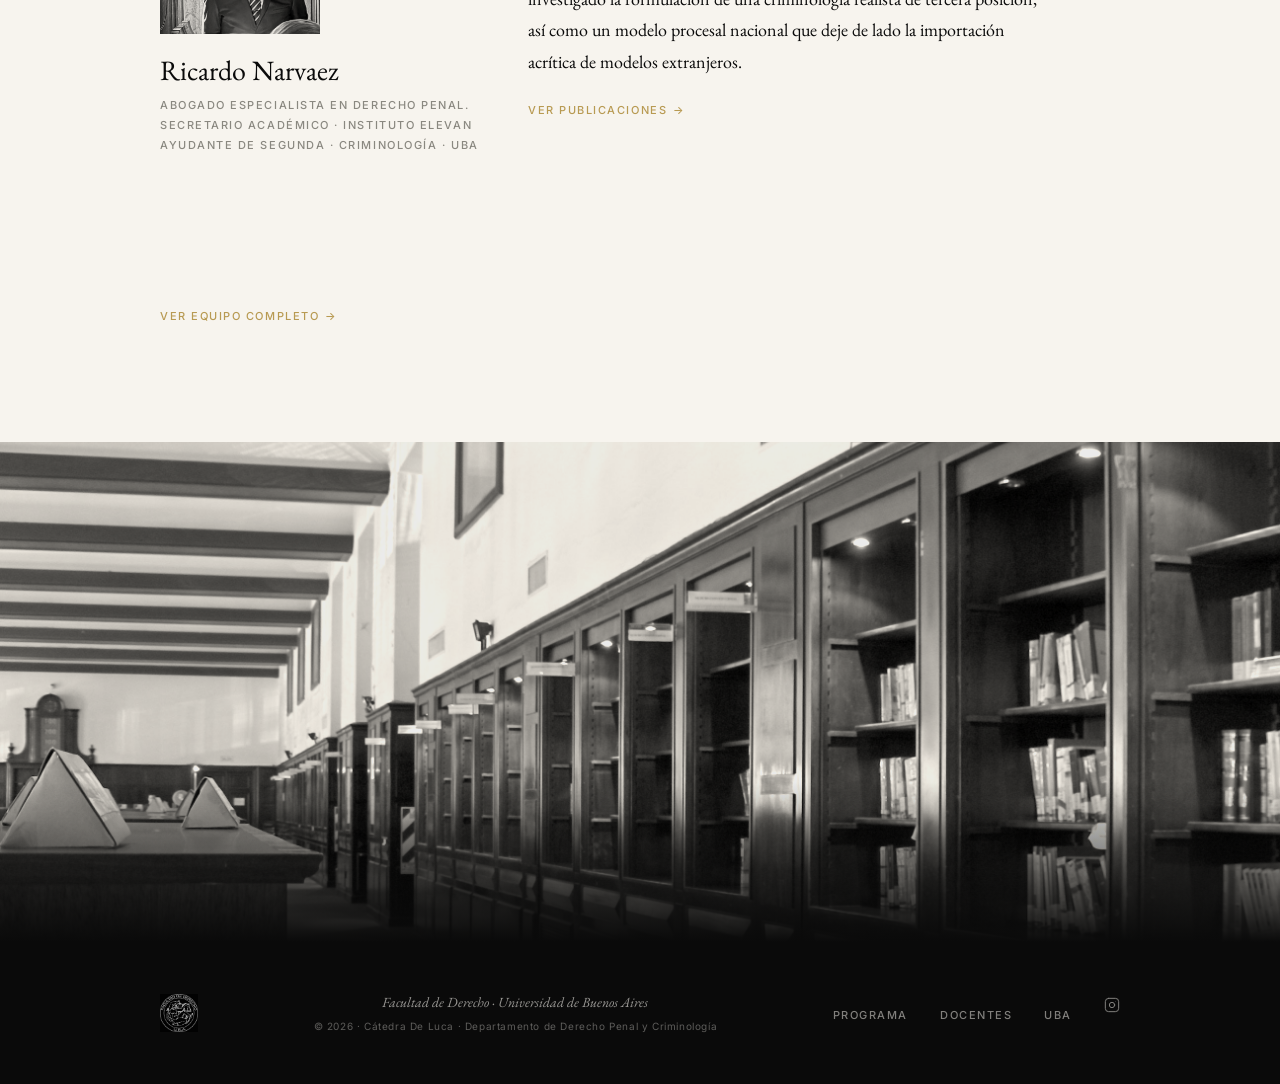
==== commit f5e079ff: "Actualiza resumen de Ricardo Narvaez" ====
--- a/index.html
+++ b/index.html
@@ -2,6 +2,8 @@
 <html lang="es-AR">
 <head>
   <meta charset="UTF-8">
+  <meta name="google-site-verification" content="lO-uR0OCgTcb7pcV2RfBD7C_OBdyZLJMxKoo8gSHPEY">
+  <meta name="msvalidate.01" content="7B313A7035FCFBDD1CD5838D5E5A8DBA" />
   <meta name="viewport" content="width=device-width, initial-scale=1.0">
   <meta name="description" content="Criminología · Cátedra De Luca · Departamento de Derecho Penal y Criminología · Facultad de Derecho · Universidad de Buenos Aires. Estudio riguroso de las corrientes criminológicas, sus fundamentos filosóficos, contextos históricos e implicancias institucionales.">
   <meta name="author" content="Cátedra De Luca · Departamento de Derecho Penal y Criminología · UBA">
@@ -29,6 +31,7 @@
   <link href="https://fonts.googleapis.com/css2?family=EB+Garamond:ital,wght@0,400;0,500;1,400;1,500&family=Inter:wght@300;400;500&display=swap" rel="stylesheet">
 
   <link rel="icon" href="favicon-96x96.png" type="image/png">
+  <link rel="apple-touch-icon" href="apple-touch-icon.png">
   <link rel="stylesheet" href="css/main.css">
   <link rel="stylesheet" href="css/pages/home.css">
 
@@ -362,7 +365,7 @@
             </div>
             <div class="docente-info">
               <p class="docente-descripcion">
-                Abogado penalista egresado de la UBA con veinte años de trayectoria en el Ministerio Público Fiscal. Secretario Académico del Instituto ELEVAN (Estudio y Legado en Valores Nacionales). Ha investigado la misión constitucional del Ministerio Público Fiscal y el principio de objetividad, y ha investigado la criminalización del discurso del odio en perspectiva comparada internacional.
+                Abogado penalista egresado de la UBA con veinte años de trayectoria en el Ministerio Público Fiscal. Secretario Académico del Instituto ELEVAN (Estudio y Legado en Valores Nacionales). Ha investigado la misión constitucional del Ministerio Público Fiscal y el principio de objetividad. Ha investigado la formulación de una criminología realista de tercera posición, así como un modelo procesal nacional que deje de lado la importación acrítica de modelos extranjeros.
               </p>
               <a href="docentes.html#narvaez" class="text-link" aria-label="Ver publicaciones de Ricardo Narvaez">
                 Ver publicaciones <span aria-hidden="true">→</span>
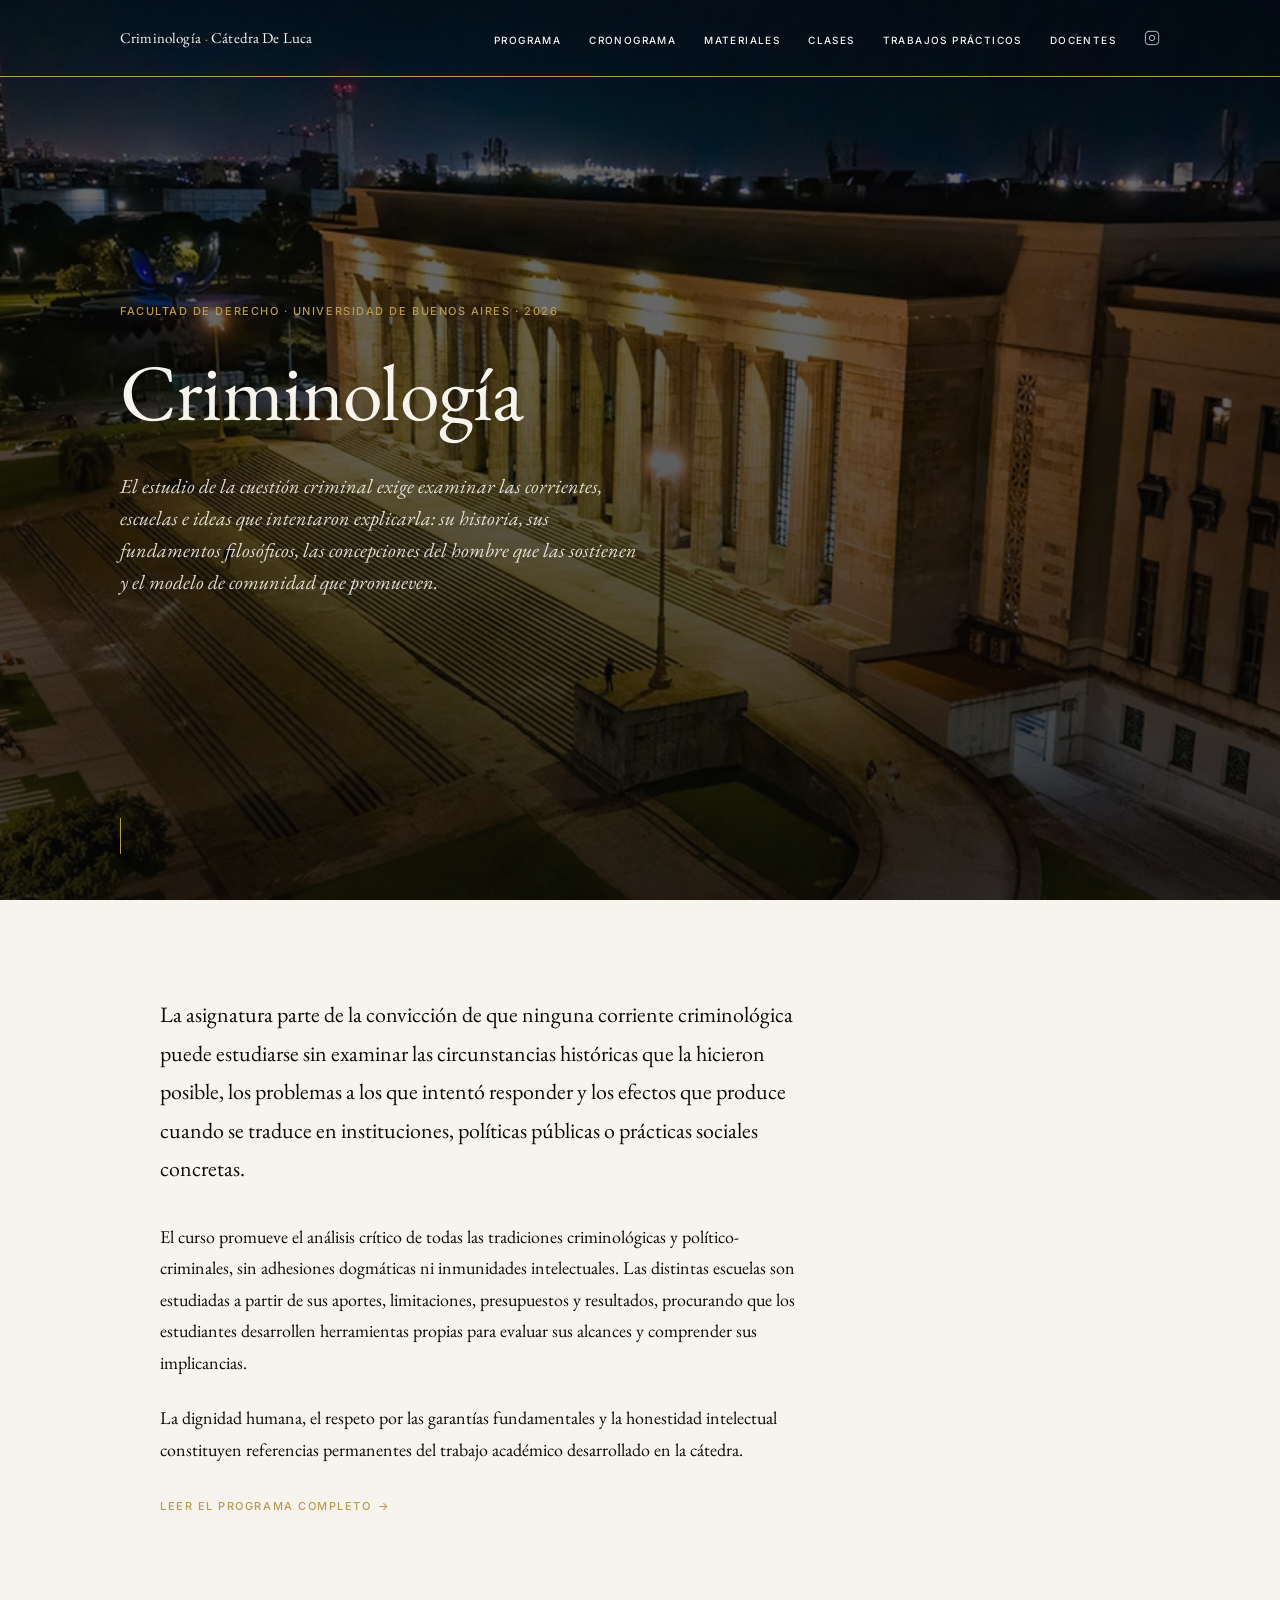
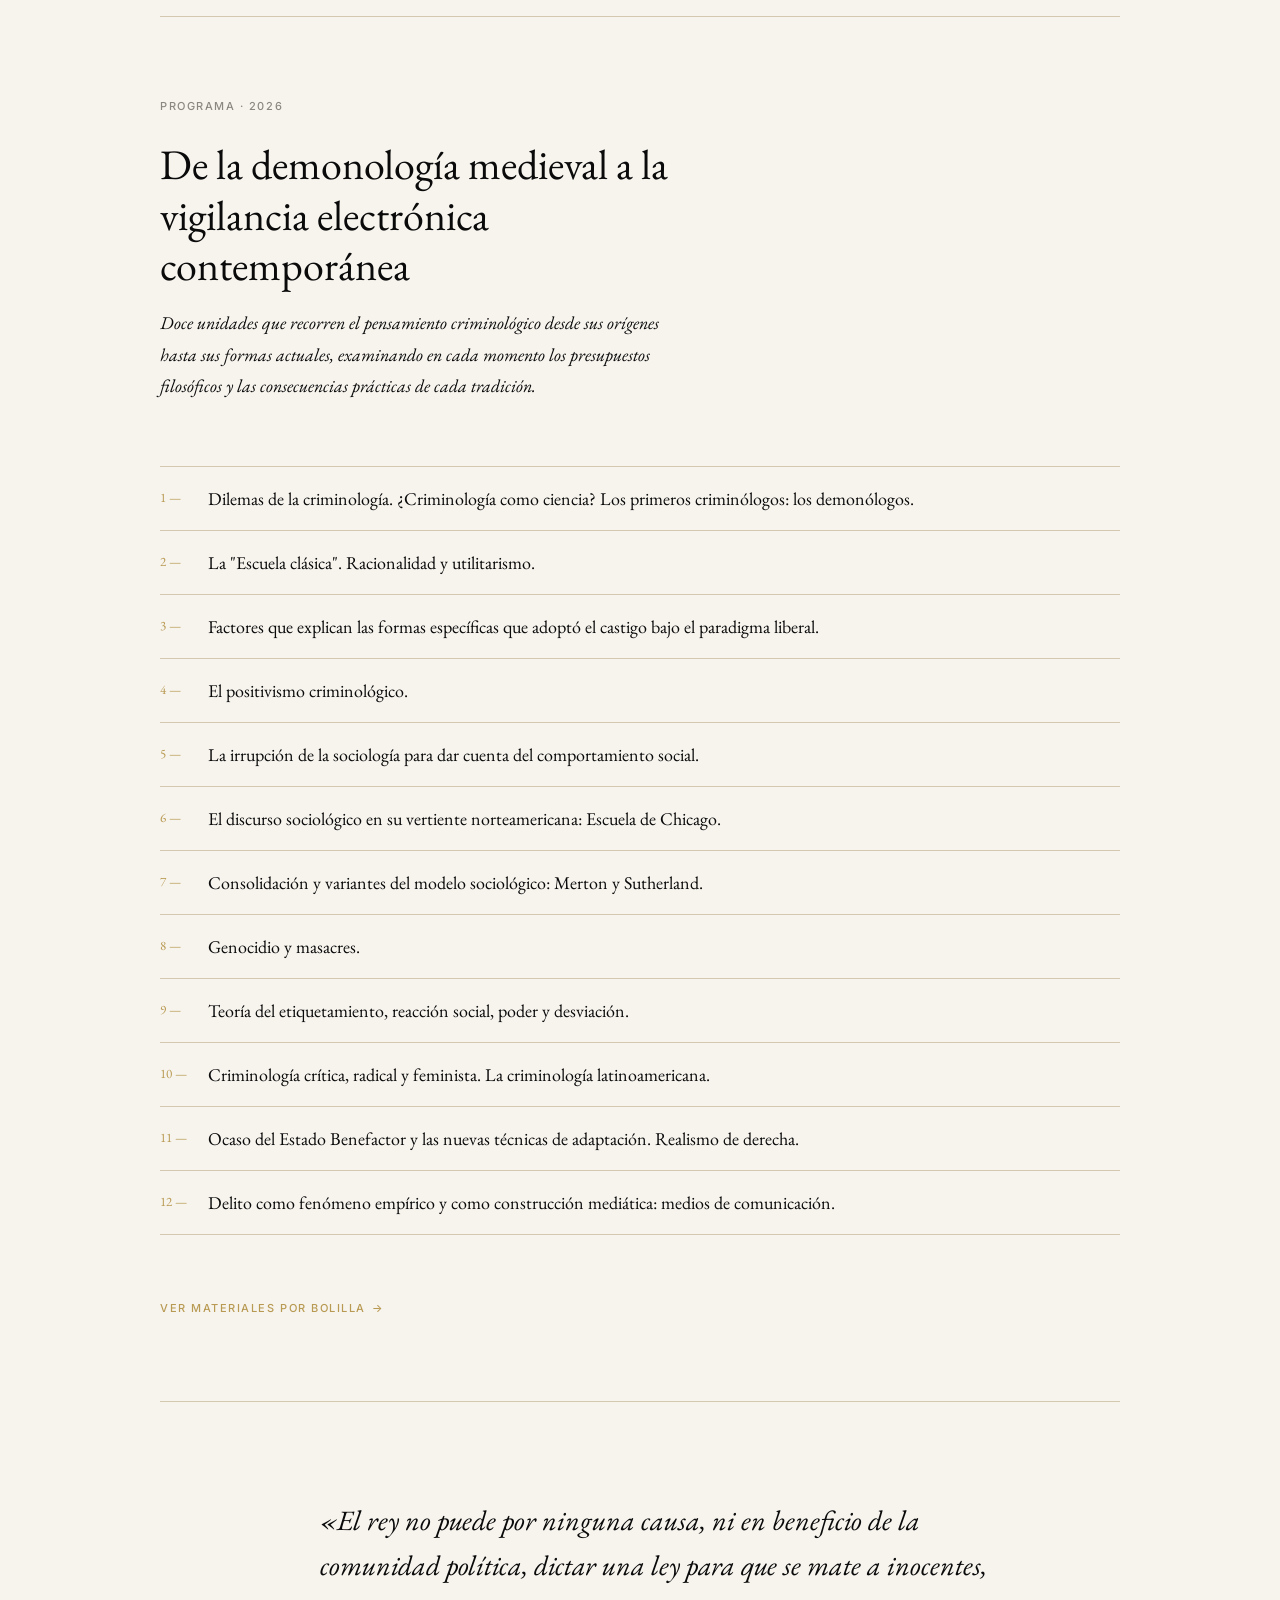
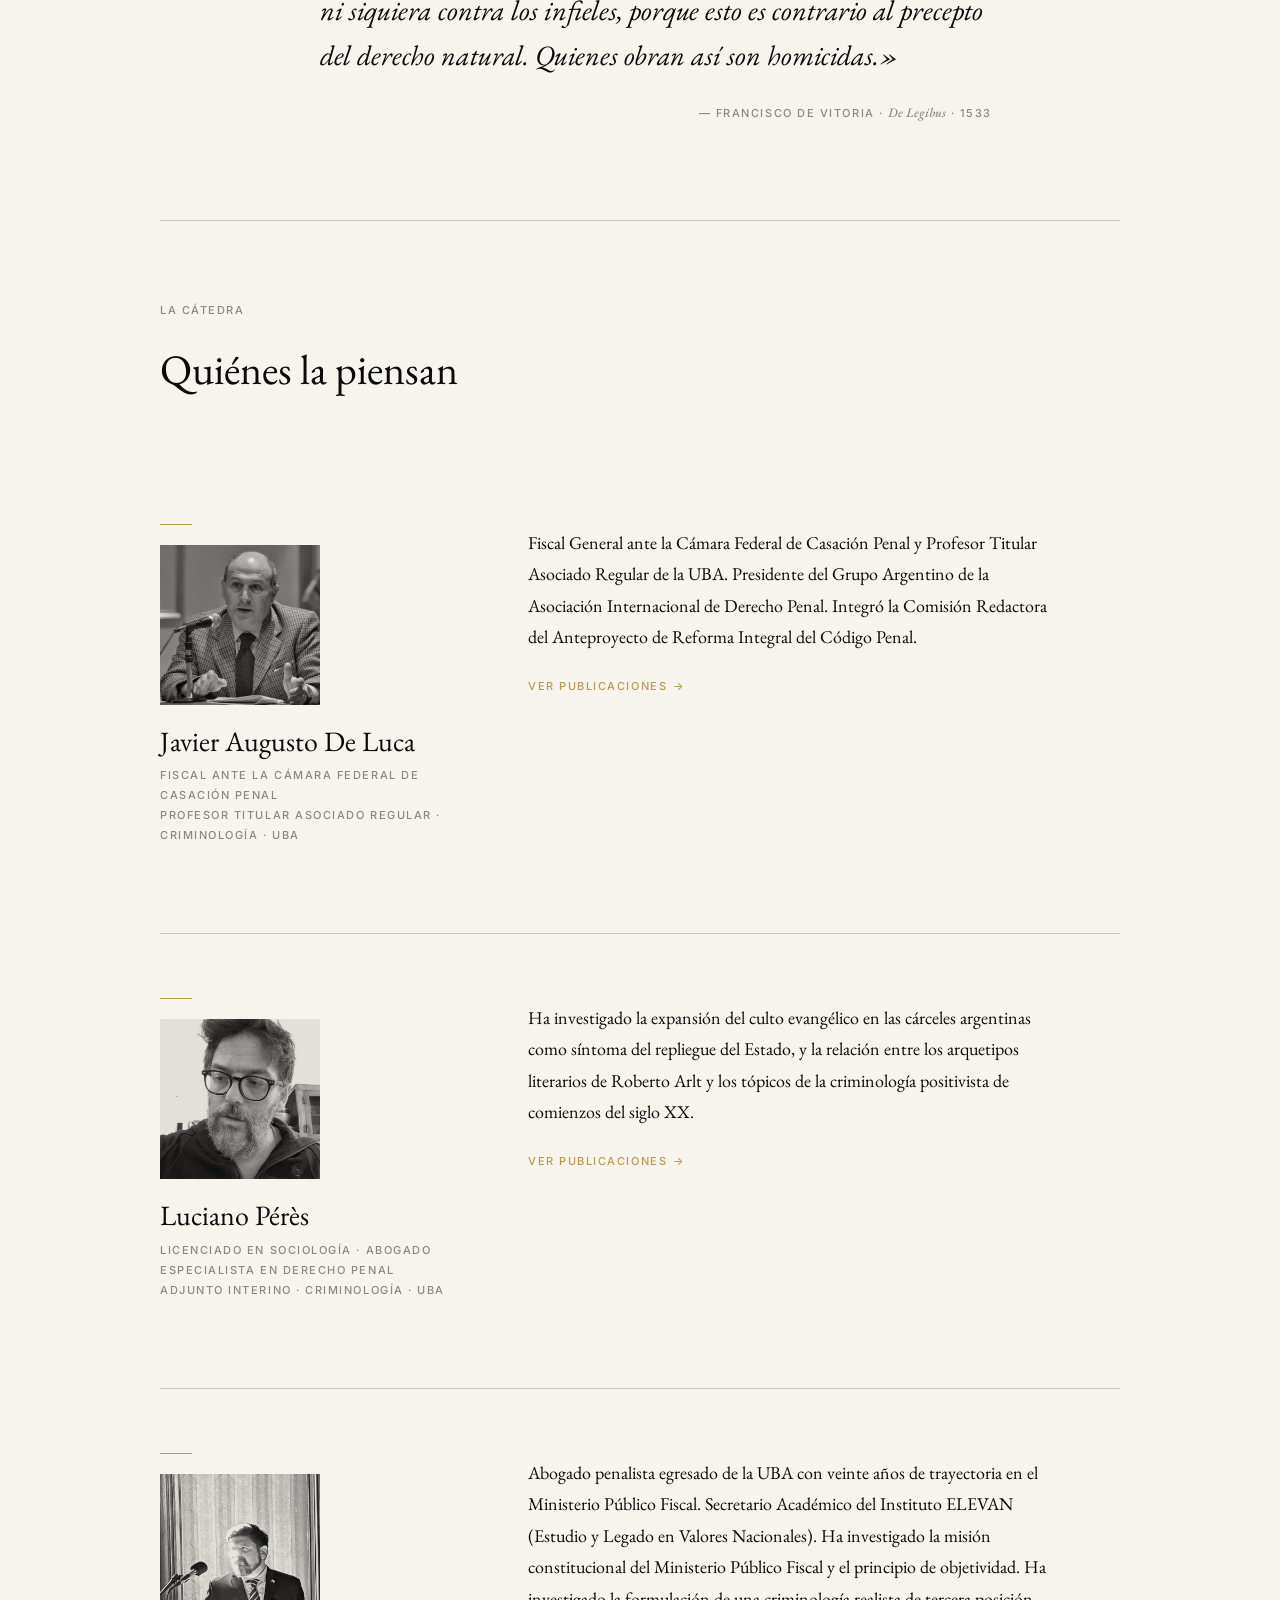
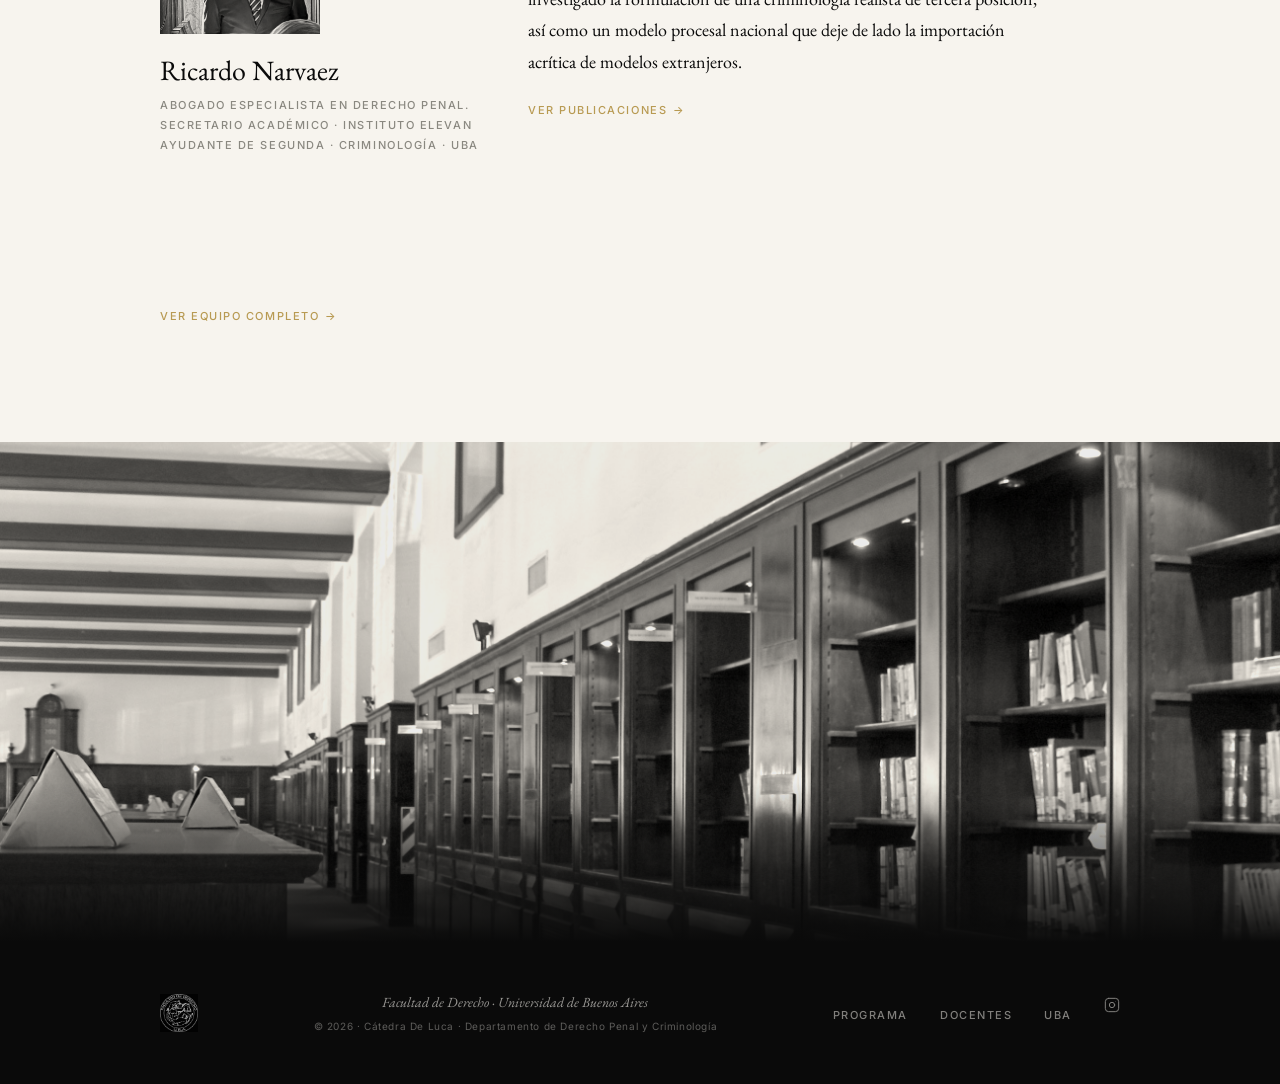
==== commit 8b036f7a: "Agregar cronograma y link de navegación en todas las páginas" ====
--- a/index.html
+++ b/index.html
@@ -89,6 +89,7 @@
       </a>
       <ul class="nav-links" role="list">
         <li><a href="programa.html">Programa</a></li>
+        <li><a href="cronograma.html">Cronograma</a></li>
         <li><a href="materiales.html">Materiales</a></li>
         <li><a href="clases.html">Clases</a></li>
         <li><a href="trabajos-practicos.html">Trabajos Prácticos</a></li>
@@ -121,6 +122,7 @@
       </button>
       <ul class="nav-mobile-links" role="list">
         <li><a href="programa.html">Programa</a></li>
+        <li><a href="cronograma.html">Cronograma</a></li>
         <li><a href="materiales.html">Materiales</a></li>
         <li><a href="clases.html">Clases</a></li>
         <li><a href="trabajos-practicos.html">Trabajos Prácticos</a></li>
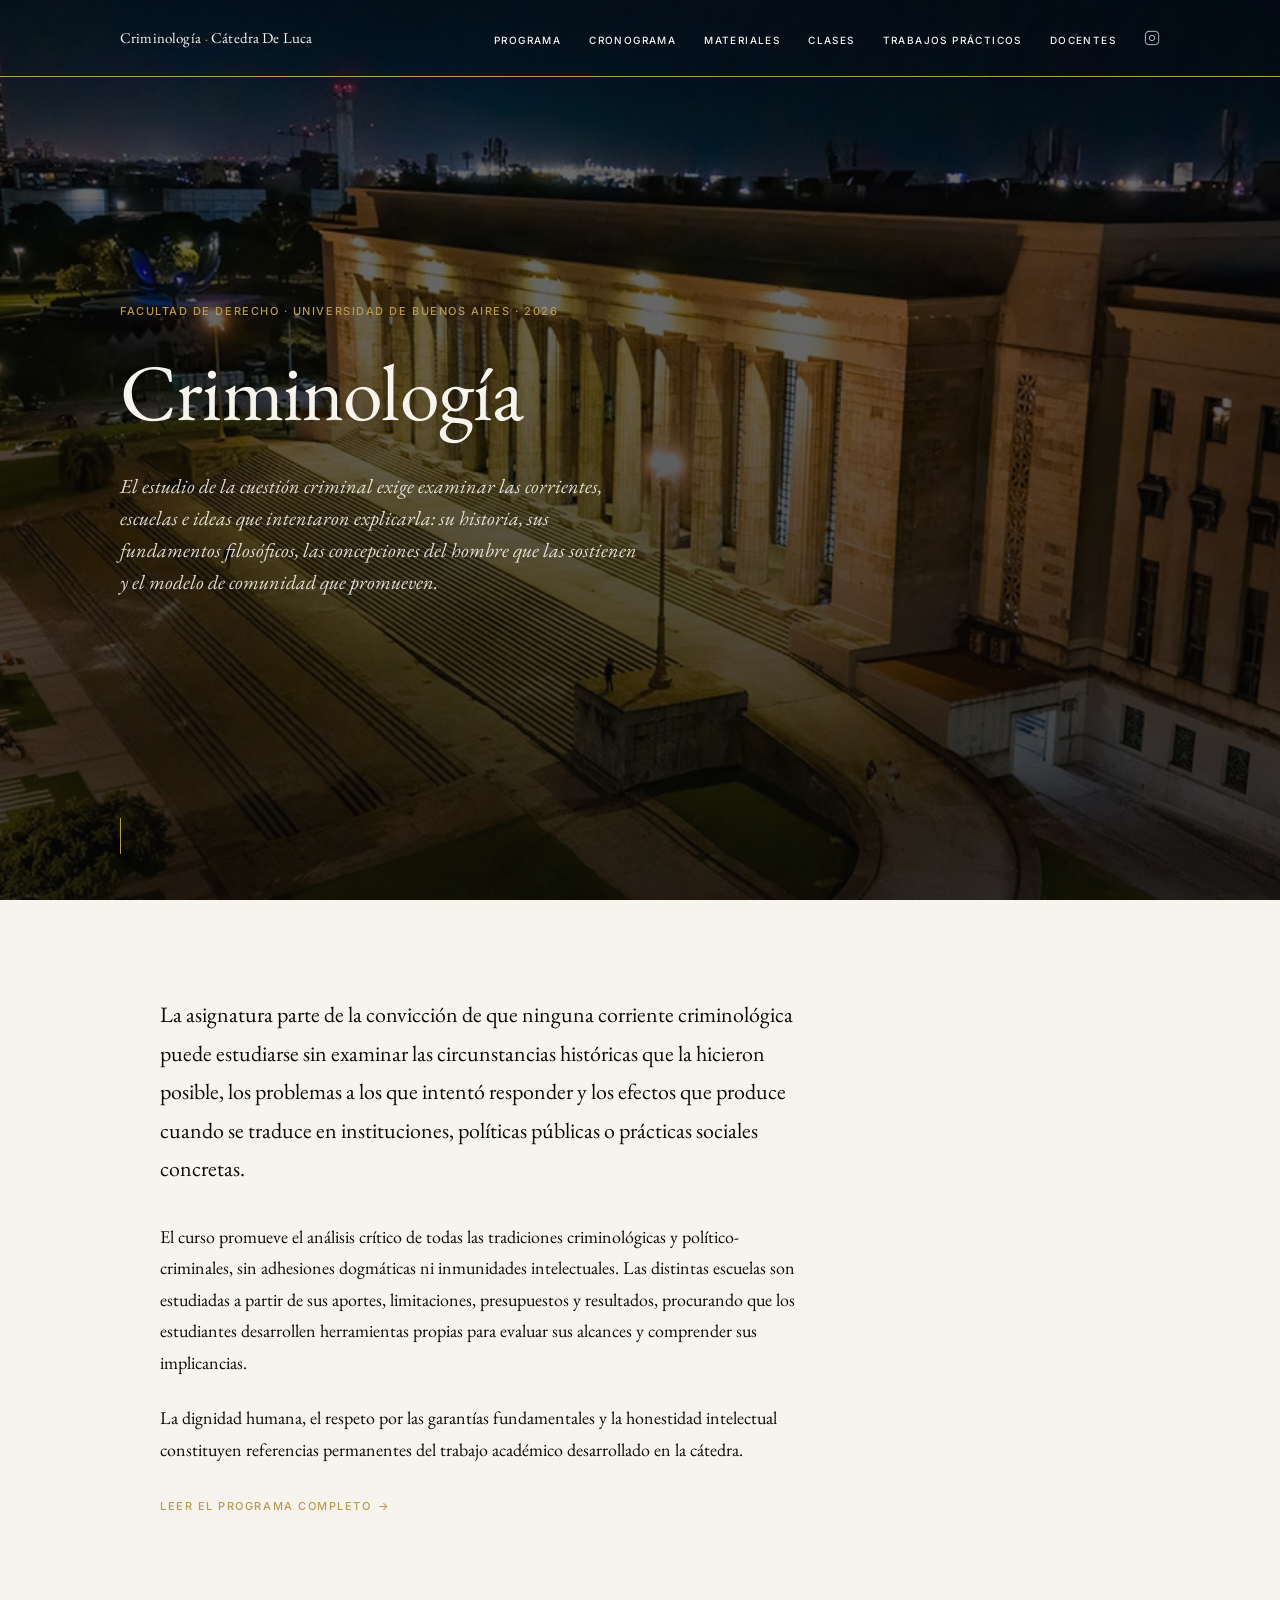
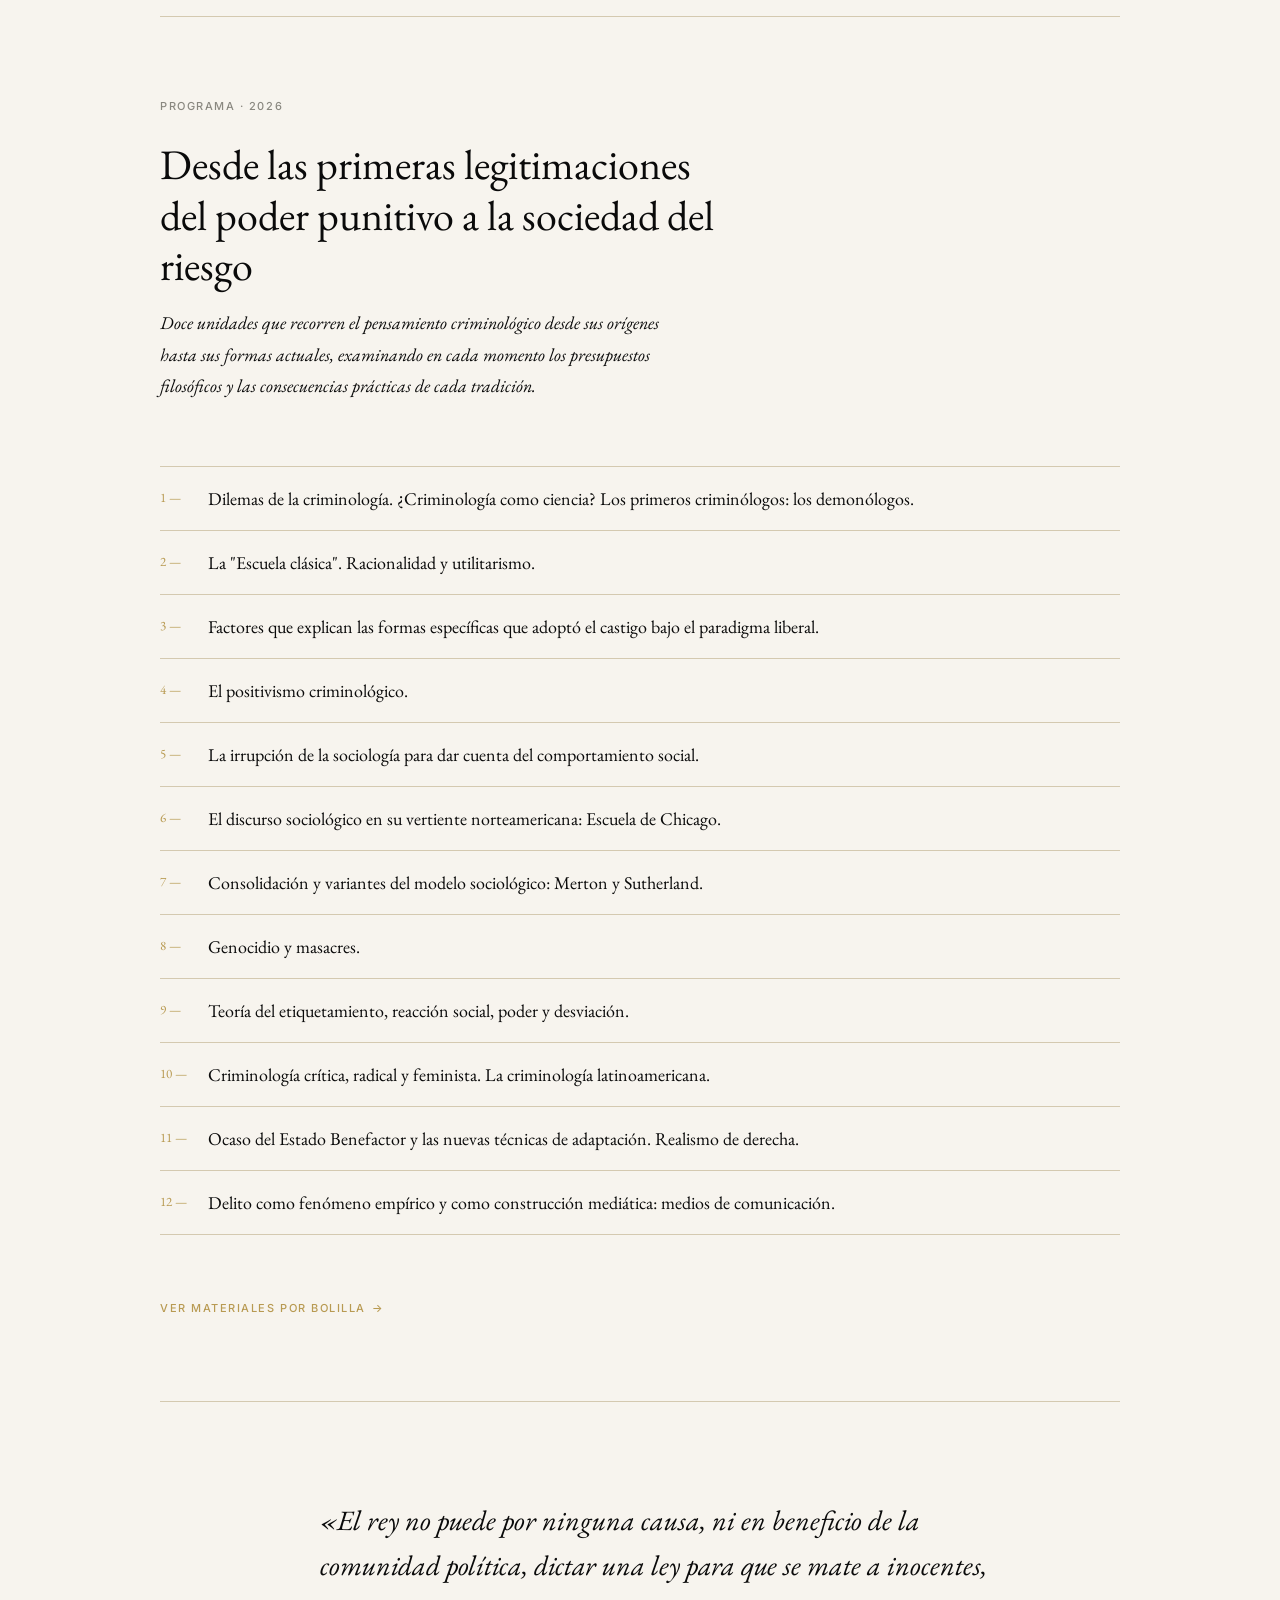
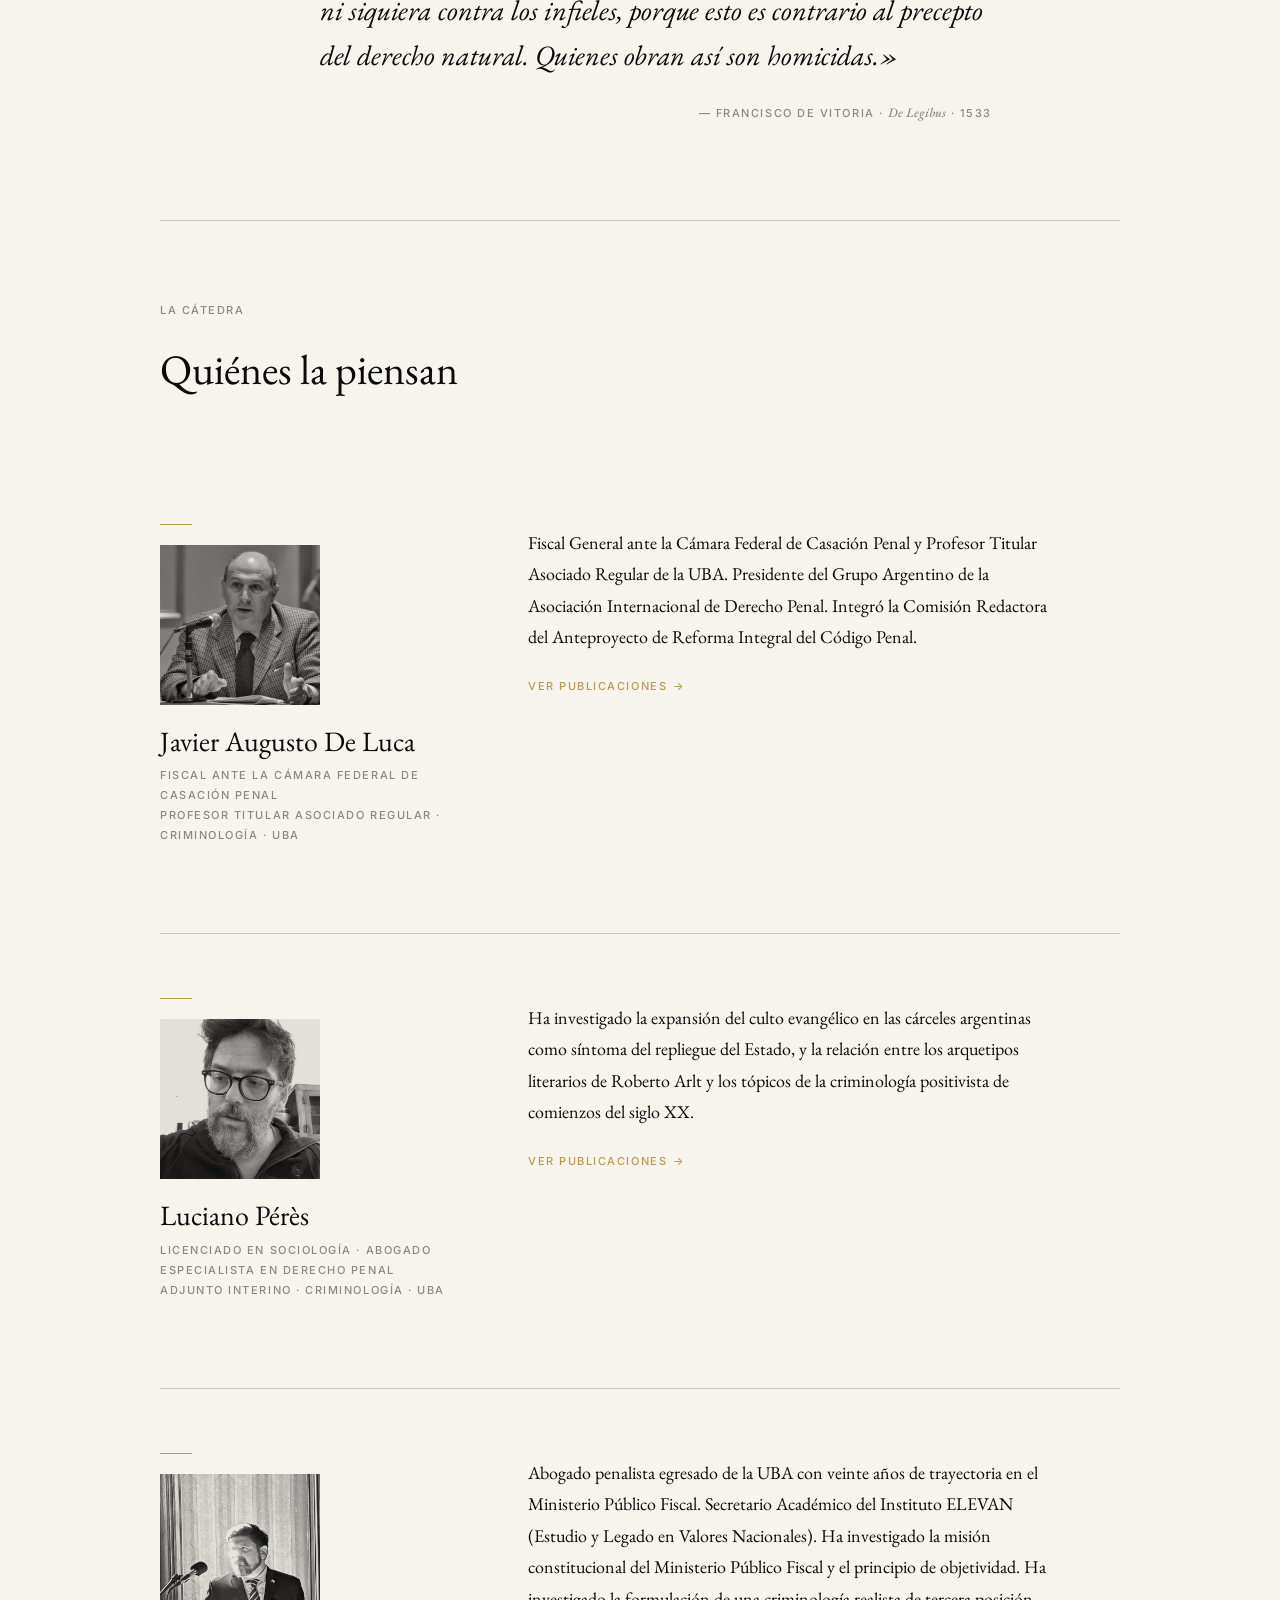
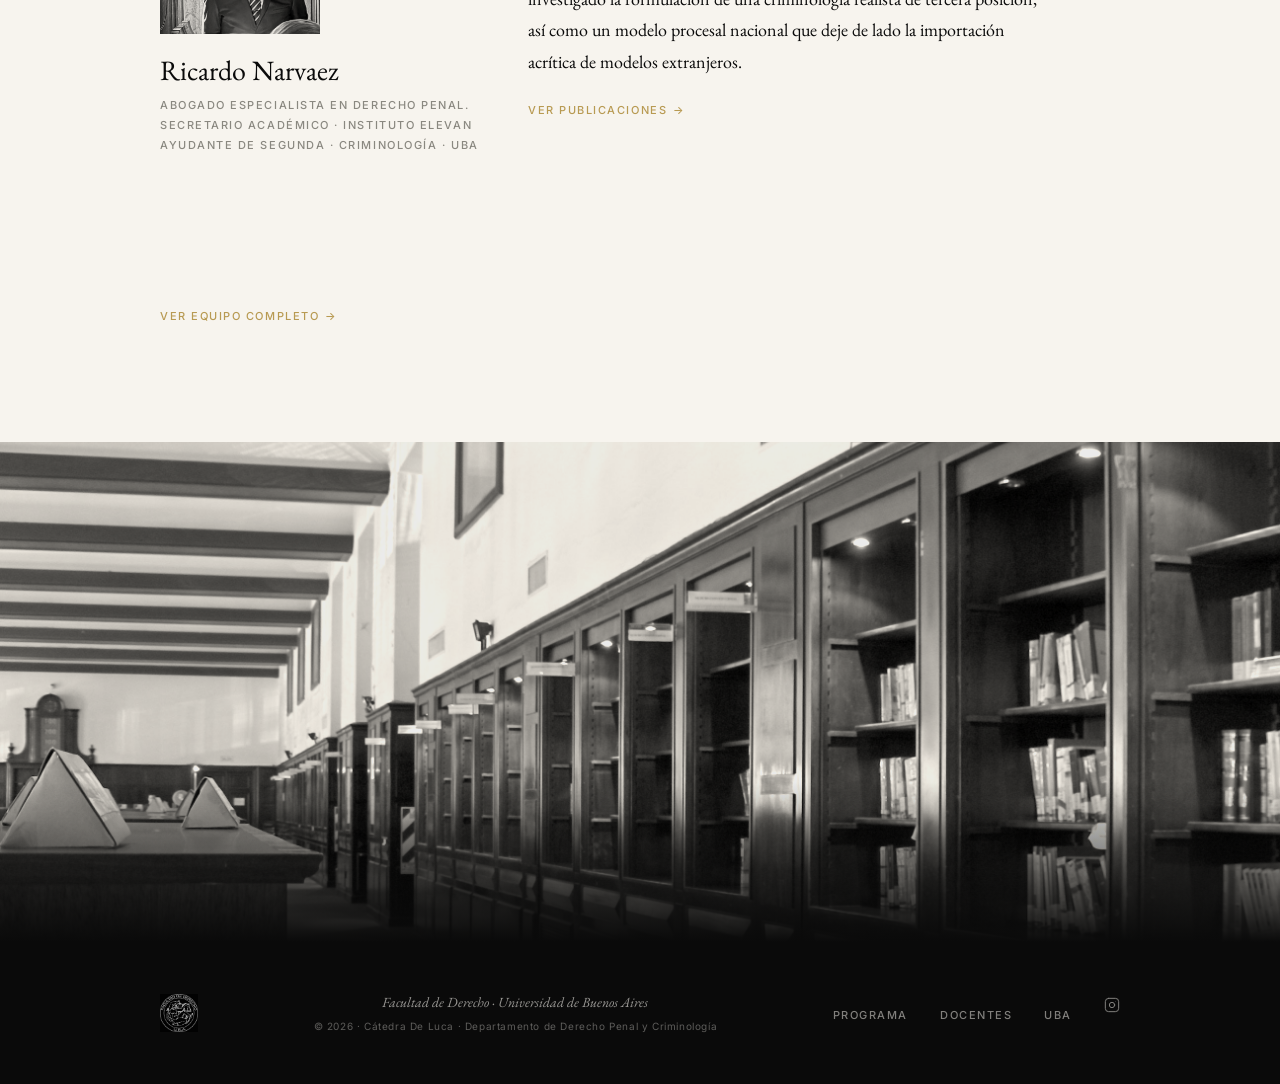
==== commit f0fe383e: "Nuevo título del programa: hacia la sociedad del riesgo" ====
--- a/index.html
+++ b/index.html
@@ -199,7 +199,7 @@
       <div class="content-area">
         <span class="system-label section-label-top">Programa · 2026</span>
         <h2 class="section-title" id="programa-heading">
-          De la demonología medieval a la vigilancia electrónica contemporánea
+          Desde las primeras legitimaciones del poder punitivo a la sociedad del riesgo
         </h2>
         <p class="section-subtitle">
           Doce unidades que recorren el pensamiento criminológico desde sus orígenes hasta sus formas actuales, examinando en cada momento los presupuestos filosóficos y las consecuencias prácticas de cada tradición.
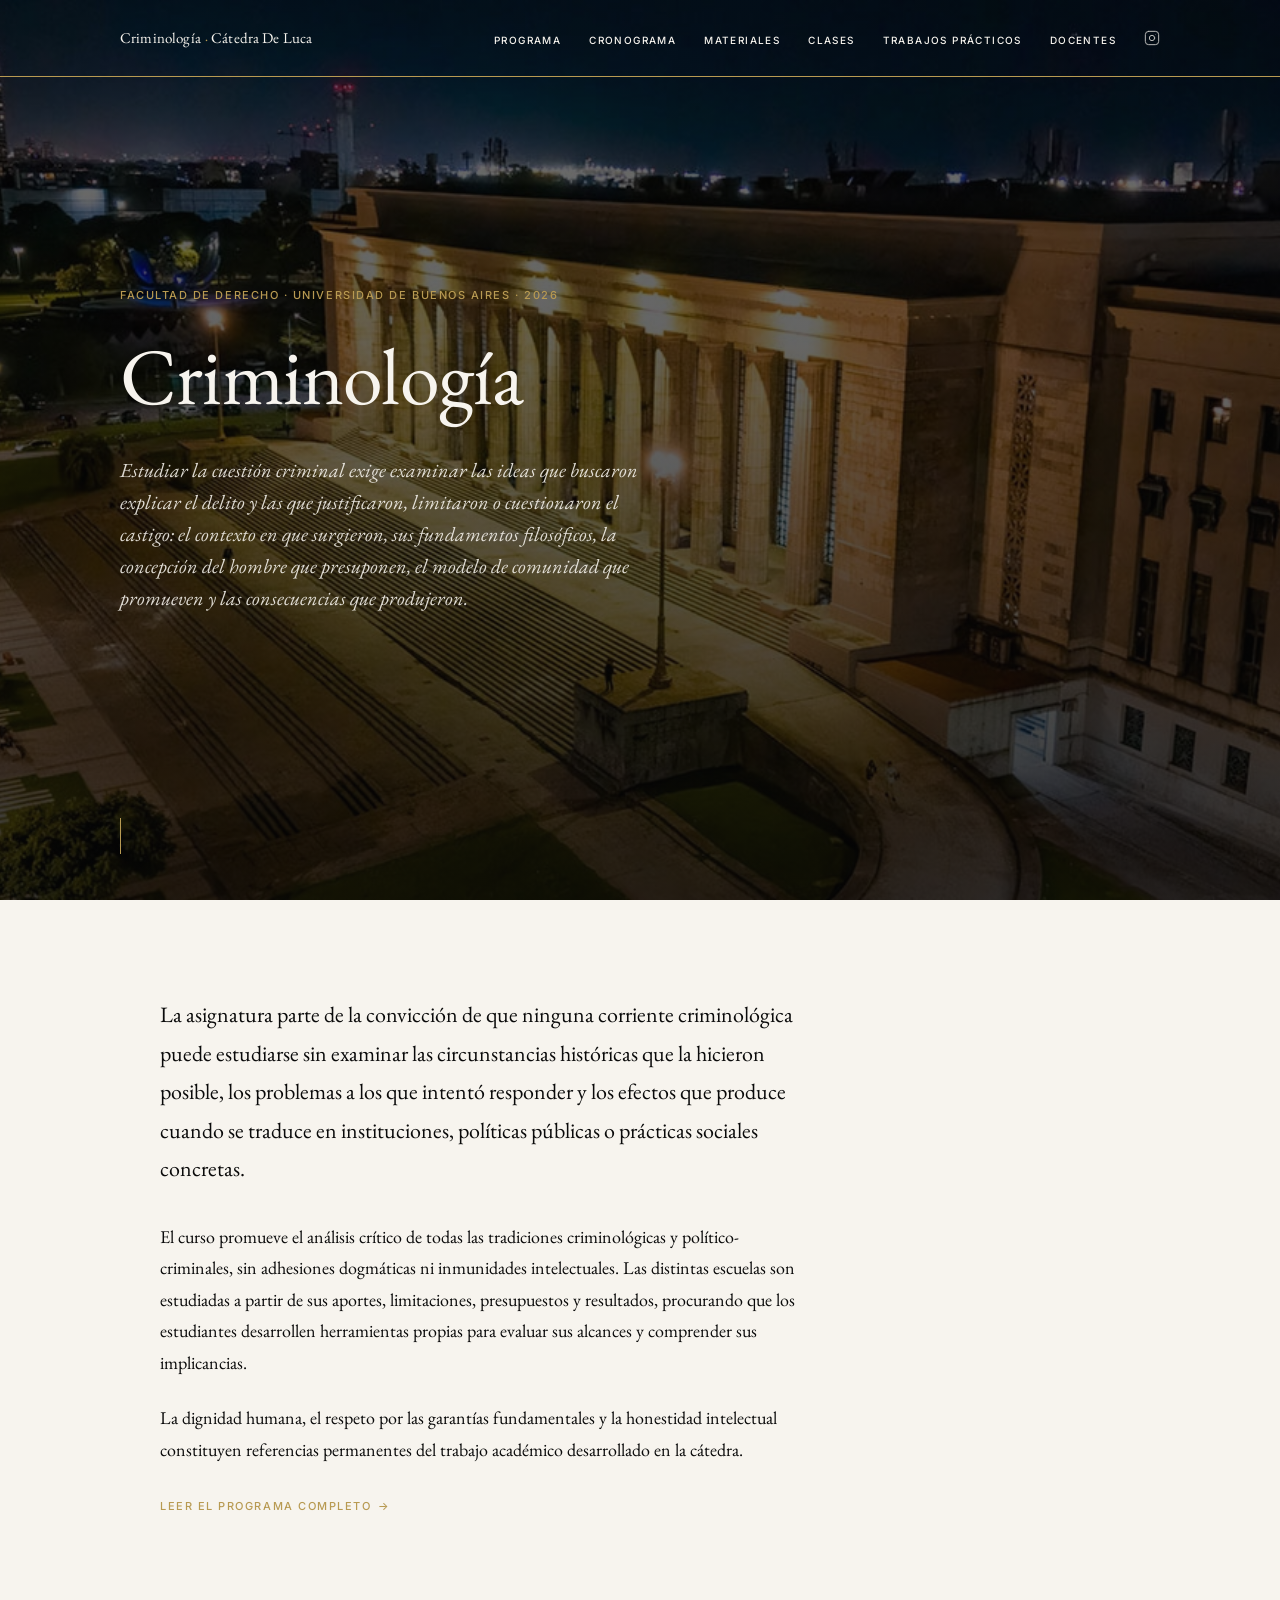
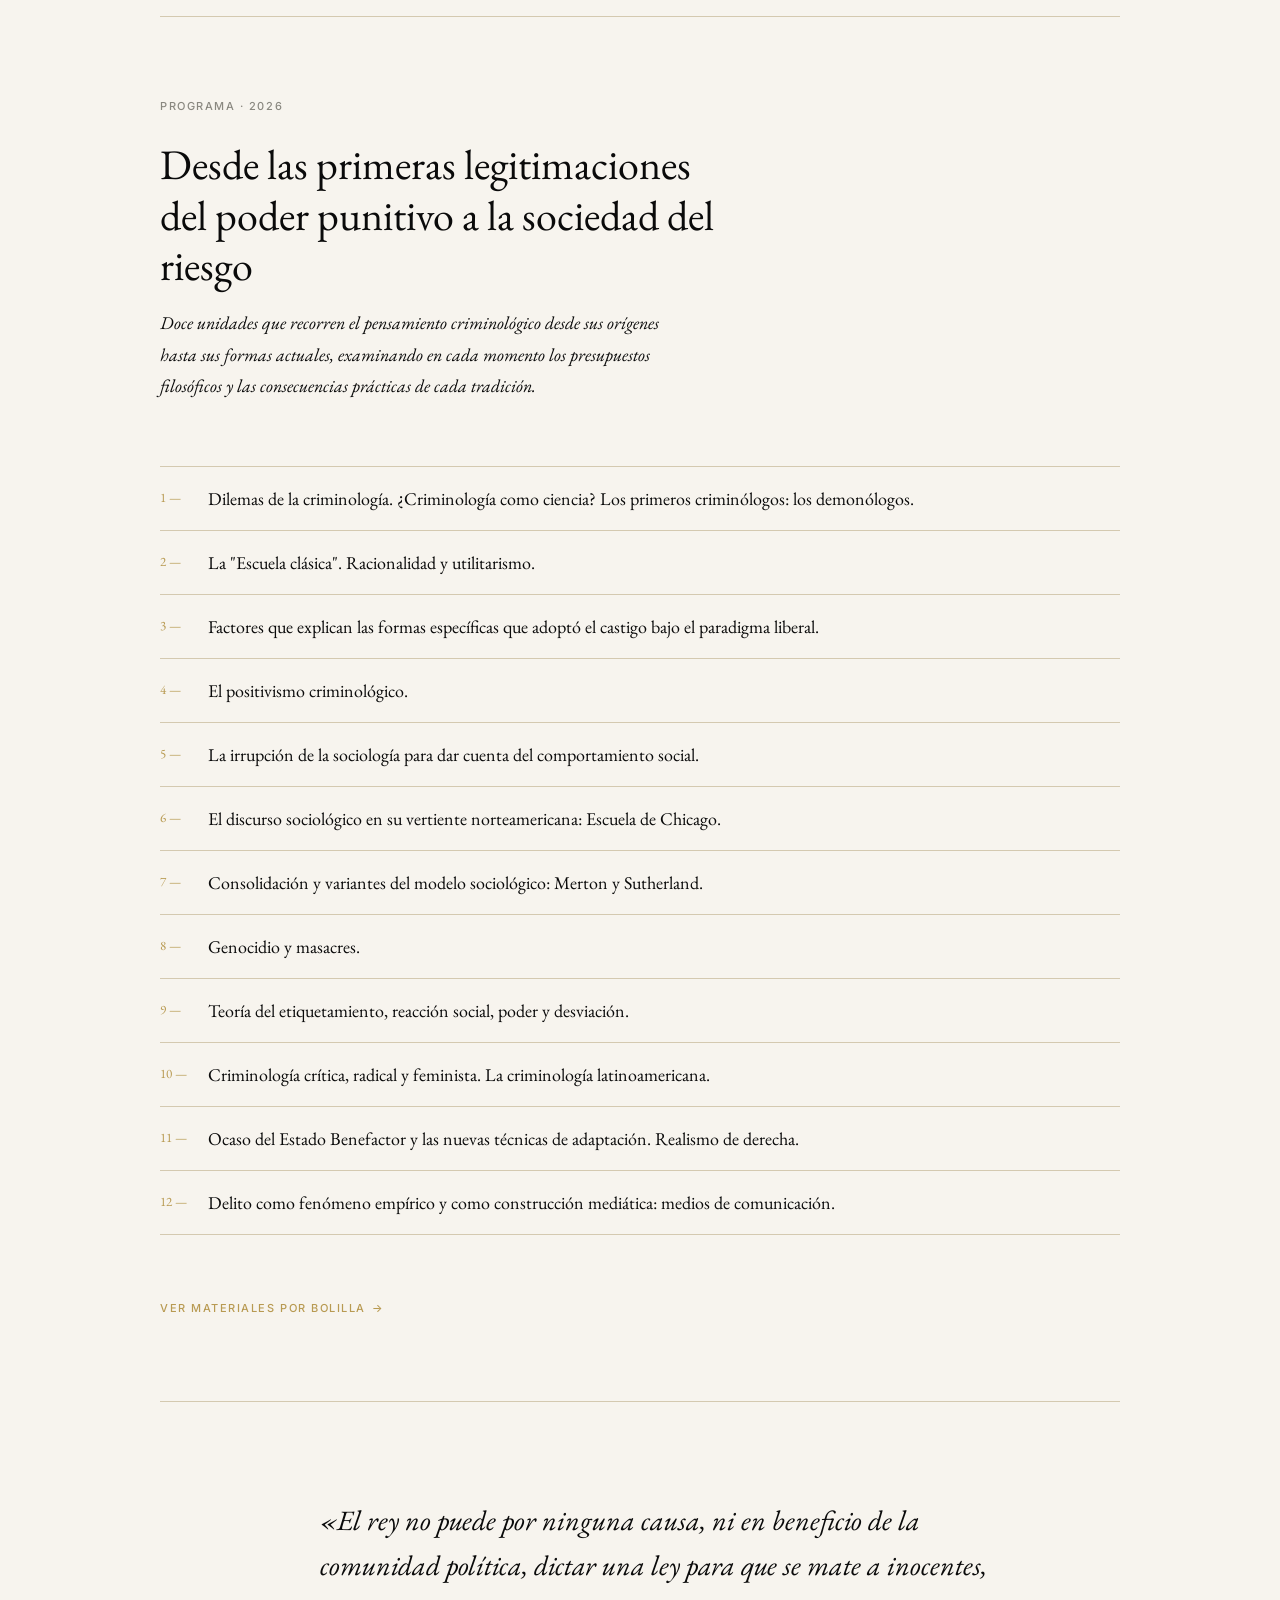
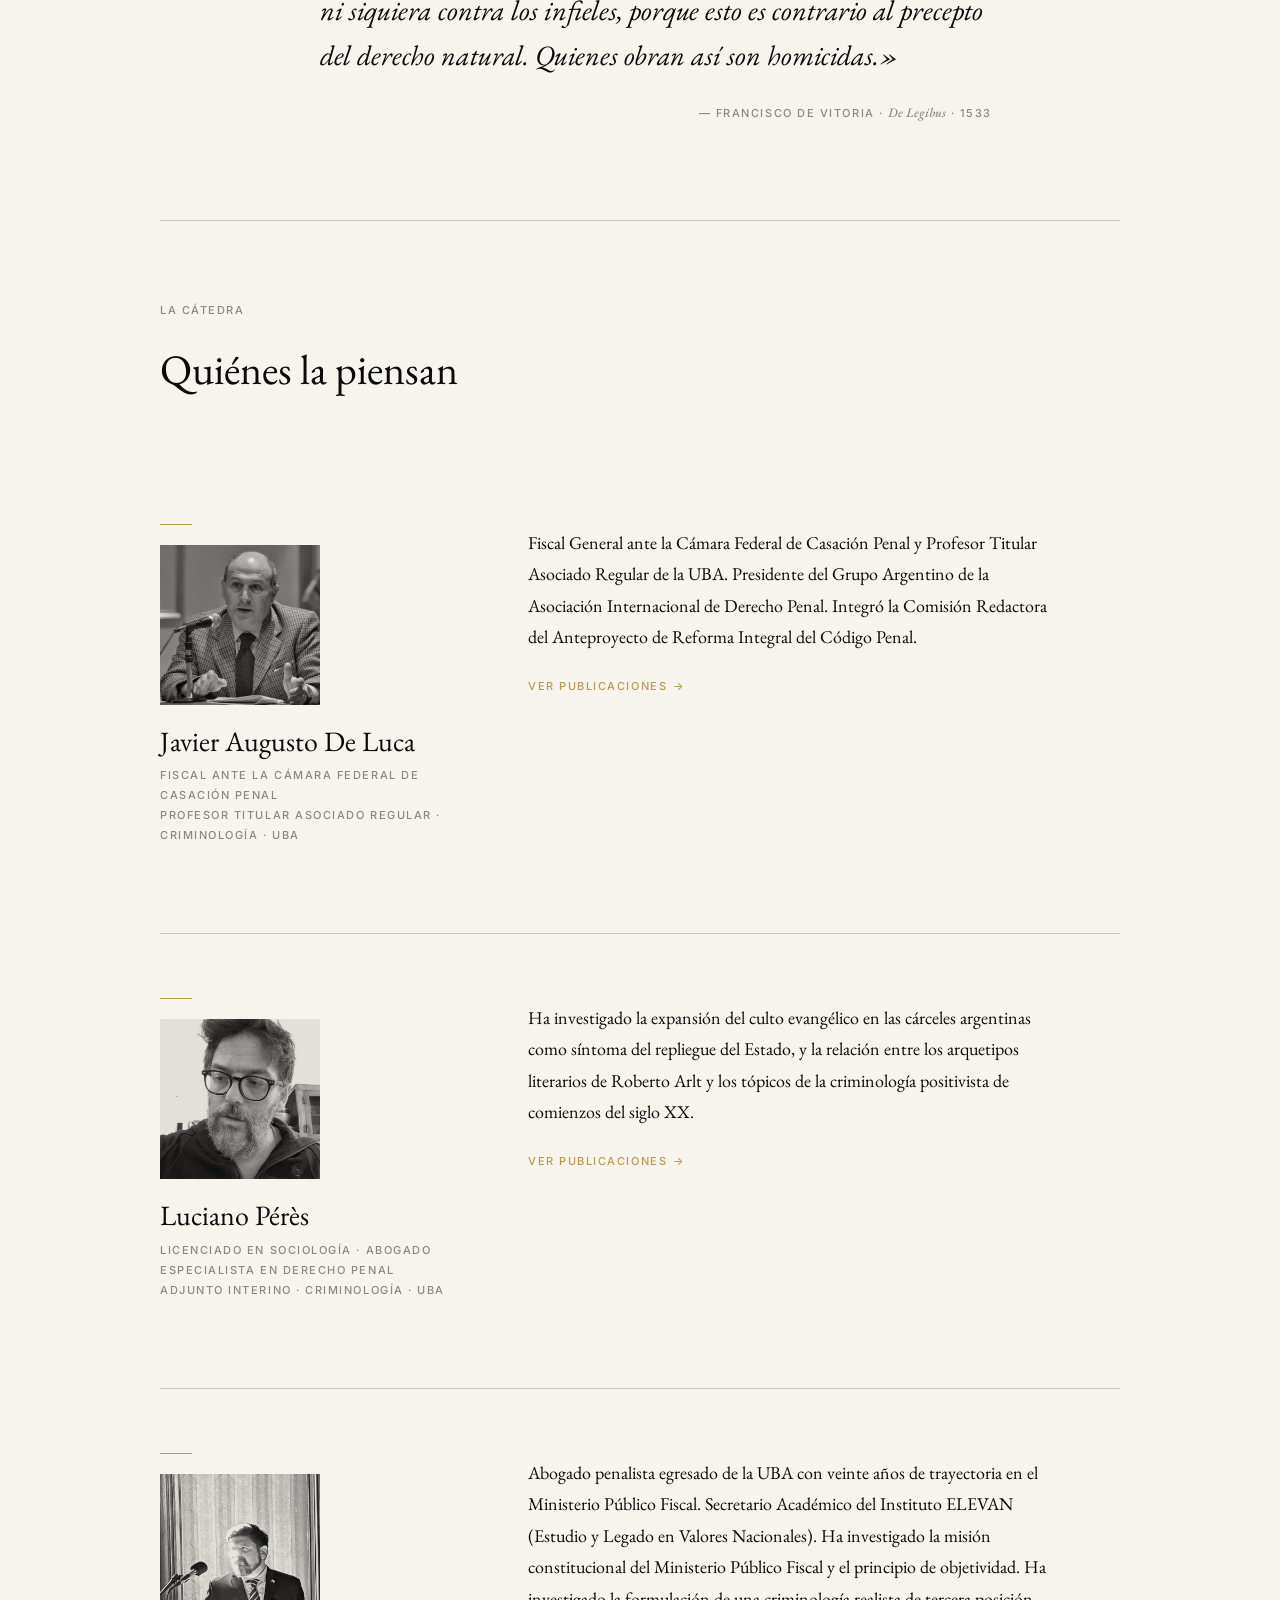
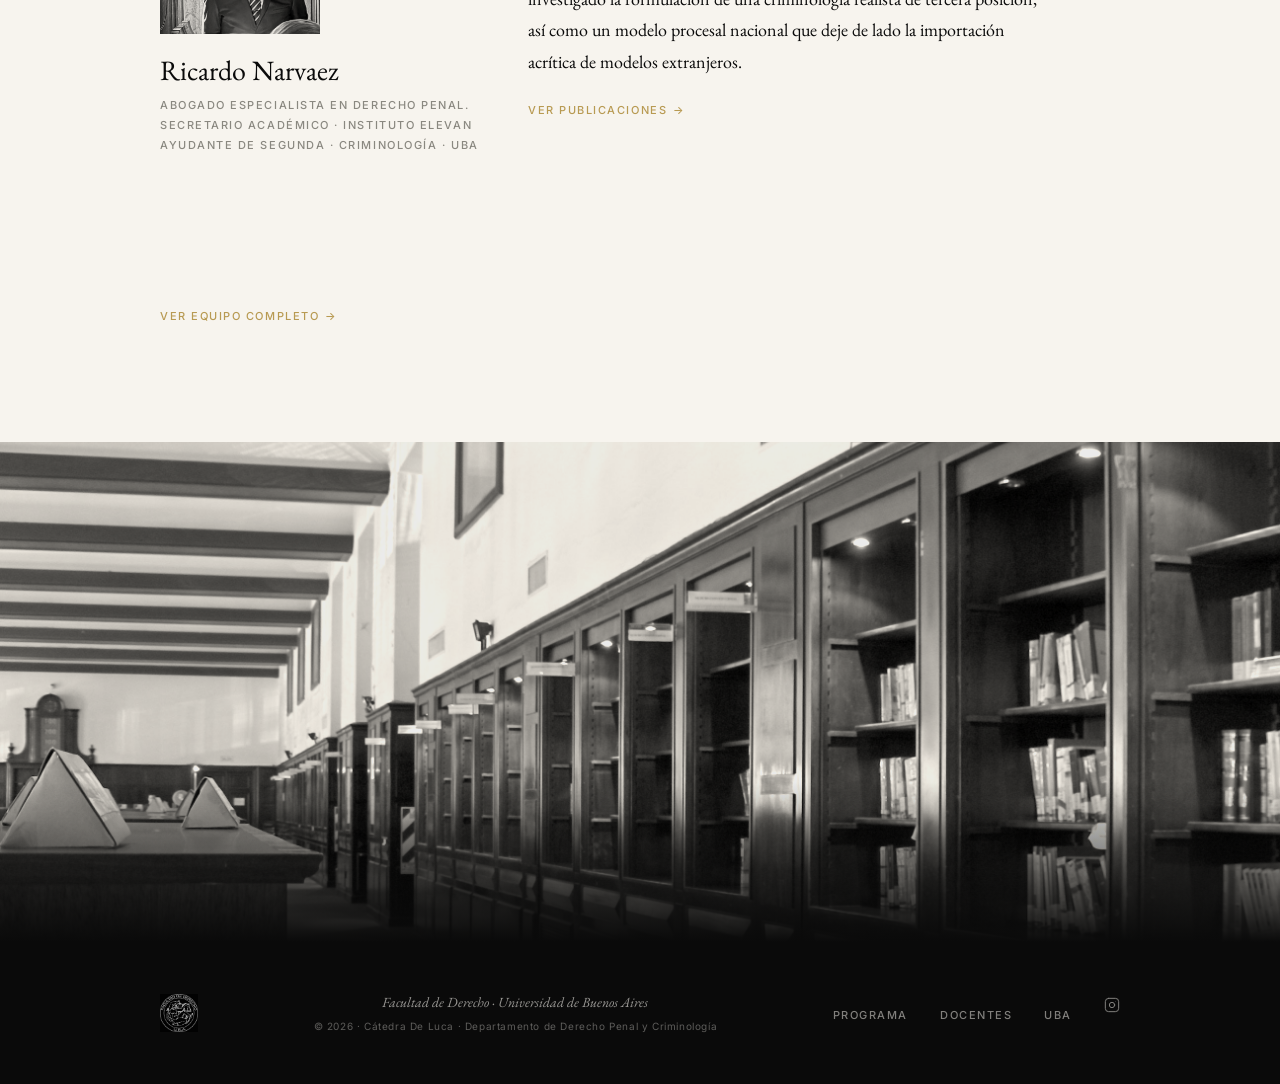
==== commit 5460ea45: "Inicio: nueva frase de presentación" ====
--- a/index.html
+++ b/index.html
@@ -161,7 +161,7 @@
         </span>
         <h1 class="hero-title">Criminología</h1>
         <p class="hero-subtitle">
-          El estudio de la cuestión criminal exige examinar las corrientes, escuelas e ideas que intentaron explicarla: su historia, sus fundamentos filosóficos, las concepciones del hombre que las sostienen y el modelo de comunidad que promueven.
+          Estudiar la cuestión criminal exige examinar las ideas que buscaron explicar el delito y las que justificaron, limitaron o cuestionaron el castigo: el contexto en que surgieron, sus fundamentos filosóficos, la concepción del hombre que presuponen, el modelo de comunidad que promueven y las consecuencias que produjeron.
         </p>
       </div>
 
